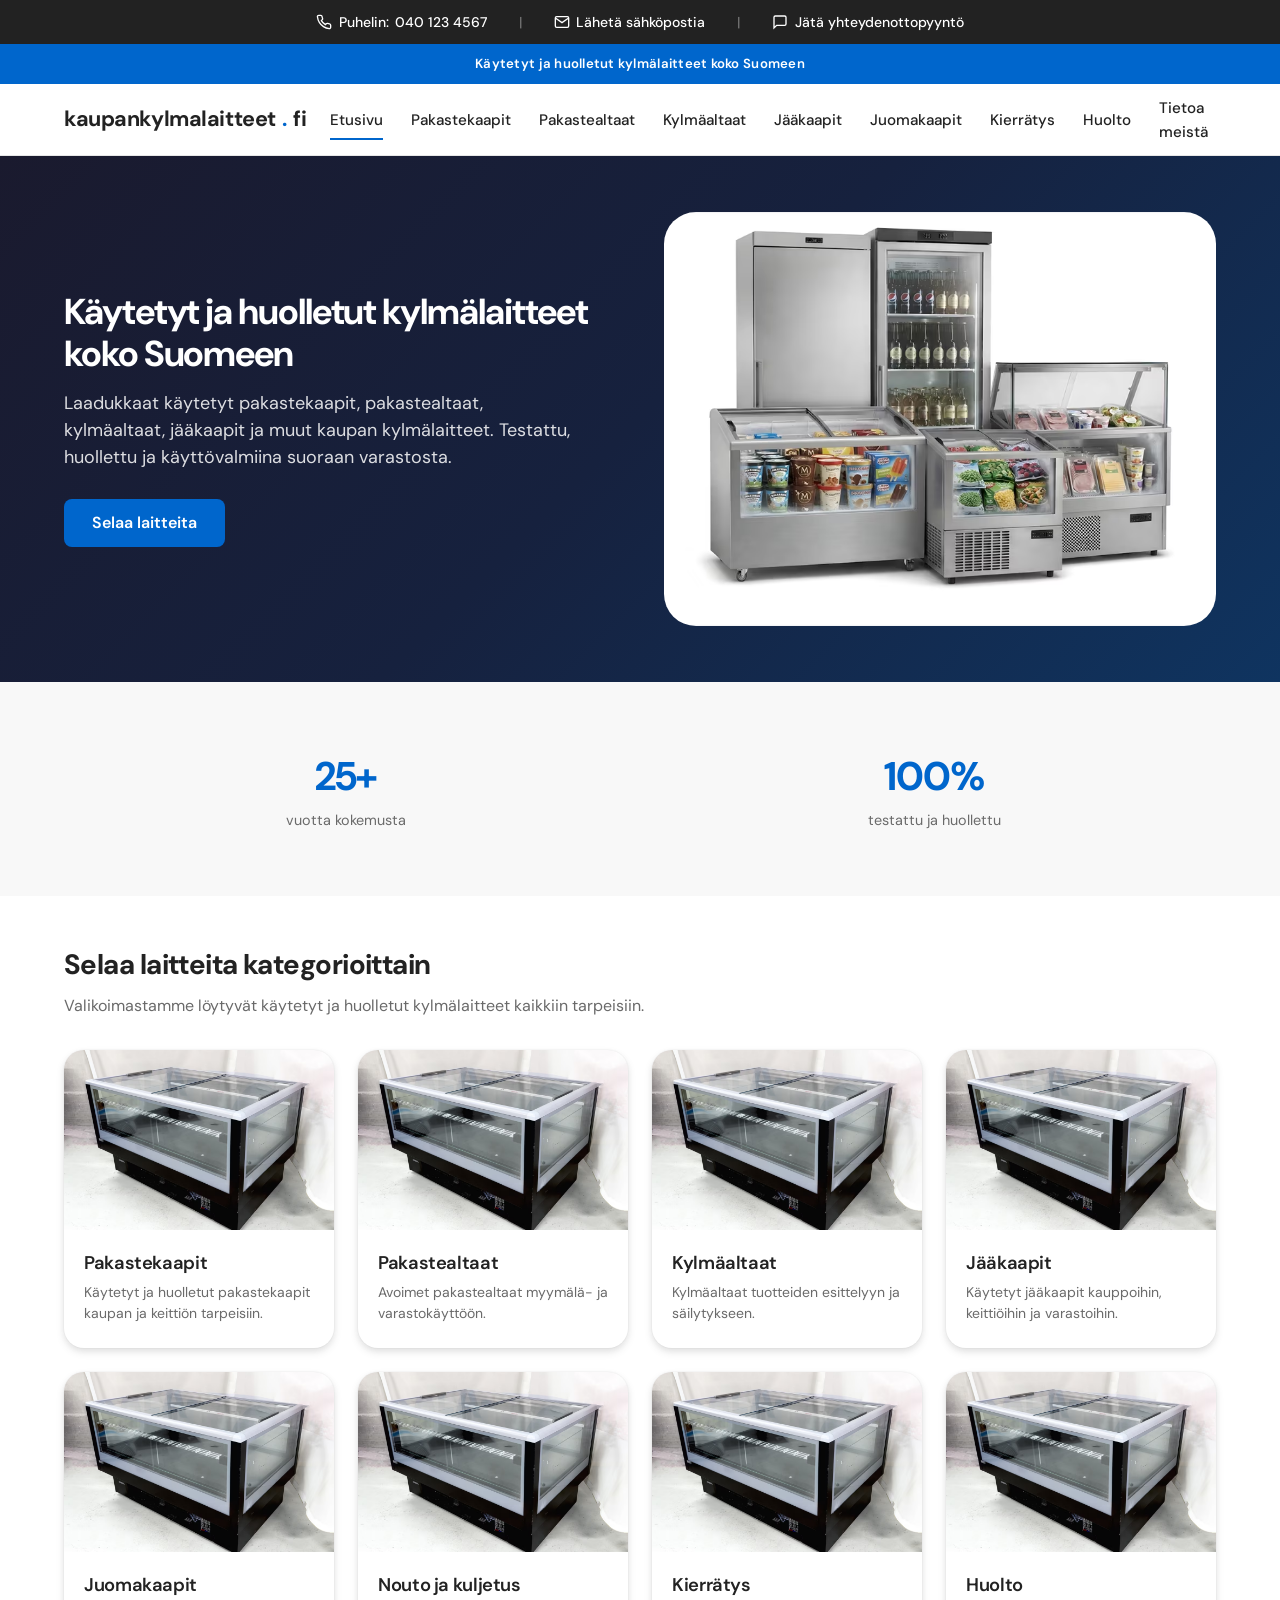
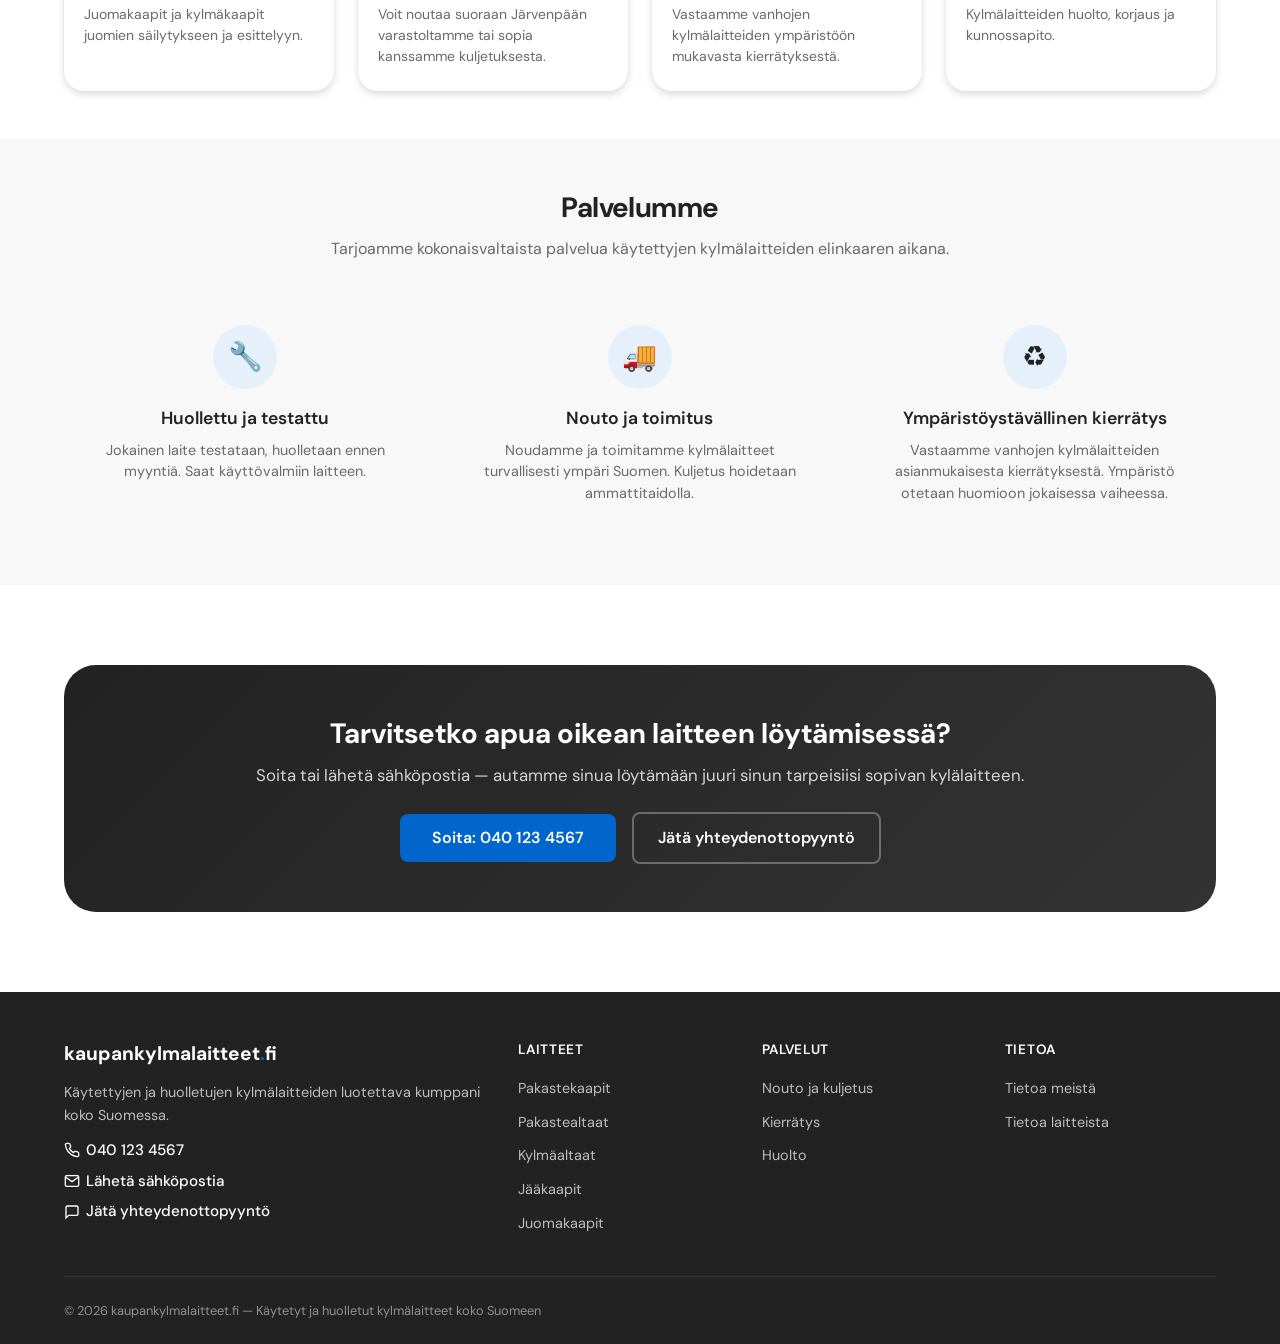
==== index.html @ 01559ee2 "Add files via upload" ====
<!DOCTYPE html>
<html lang="fi">
<head>
  <meta charset="UTF-8">
  <meta name="viewport" content="width=device-width, initial-scale=1.0">
  <title>Käytetyt ja huolletut kylmälaitteet koko Suomeen | kaupankylmalaitteet.fi</title>
  <meta name="description" content="Osta käytettyjä ja huollettuja kylmälaitteita koko Suomeen. Pakastekaappeja, pakastealtaita, kylmäaltaita, jääkaappeja ja juomakaappeja edullisesti.">
  <link href="https://fonts.googleapis.com/css2?family=DM+Sans:opsz,wght@9..40,400..700&display=swap" rel="stylesheet">
  <link rel="stylesheet" href="styles.css">
  <!-- GA4 — replace G-XXXXXXXXXX with your Measurement ID -->
  <script async src="https://www.googletagmanager.com/gtag/js?id=G-XXXXXXXXXX"></script>
  <script>
    window.dataLayer = window.dataLayer || [];
    function gtag(){dataLayer.push(arguments);}
    gtag('js', new Date());
    gtag('config', 'G-XXXXXXXXXX');
  </script>
</head>
<body>

  <!-- Top sticky bar: phone + email -->
  <div class="bar-top">
    <a href="tel:+358401234567">
      <svg viewBox="0 0 24 24" fill="none" stroke="currentColor" stroke-width="2"><path d="M22 16.92v3a2 2 0 0 1-2.18 2 19.79 19.79 0 0 1-8.63-3.07 19.5 19.5 0 0 1-6-6 19.79 19.79 0 0 1-3.07-8.67A2 2 0 0 1 4.11 2h3a2 2 0 0 1 2 1.72c.13.96.37 1.9.72 2.81a2 2 0 0 1-.45 2.11L8.09 9.91a16 16 0 0 0 6 6l1.27-1.27a2 2 0 0 1 2.11-.45c.91.35 1.85.59 2.81.72A2 2 0 0 1 22 16.92z"/></svg>
      <span class="phone-label">Puhelin: </span>040 123 4567
    </a>
    <span class="sep">|</span>
    <a href="mailto:info@kaupankylmalaitteet.fi">
      <svg viewBox="0 0 24 24" fill="none" stroke="currentColor" stroke-width="2"><path d="M4 4h16c1.1 0 2 .9 2 2v12c0 1.1-.9 2-2 2H4c-1.1 0-2-.9-2-2V6c0-1.1.9-2 2-2z"/><polyline points="22,6 12,13 2,6"/></svg>
      Lähetä sähköpostia
    </a>
    <span class="sep">|</span>
    <a href="#" class="contact-trigger">
      <svg width="16" height="16" viewBox="0 0 24 24" fill="none" stroke="currentColor" stroke-width="2"><path d="M21 15a2 2 0 0 1-2 2H7l-4 4V5a2 2 0 0 1 2-2h14a2 2 0 0 1 2 2z"/></svg>
      Jätä yhteydenottopyyntö
    </a>
  </div>

  <!-- Secondary sticky bar: tagline -->
  <div class="bar-tagline">
    Käytetyt ja huolletut kylmälaitteet koko Suomeen
  </div>

  <!-- Header / Navigation -->
  <header class="site-header">
    <div class="header-inner">
      <a href="index.html" class="logo">kaupankylmalaitteet<span class="dot">.</span>fi</a>
      <button class="nav-toggle" aria-label="Valikko" aria-expanded="false">☰</button>
      <nav class="main-nav">
        <ul>
          <li><a href="index.html">Etusivu</a></li>
          <li><a href="kaytetyt-pakastekaapit.html">Pakastekaapit</a></li>
          <li><a href="kaytetyt-pakastealtaat.html">Pakastealtaat</a></li>
          <li><a href="kaytetyt-kylma-altaat.html">Kylmäaltaat</a></li>
          <li><a href="kaytetyt-jaakaapit.html">Jääkaapit</a></li>
          <li><a href="kaytetyt-juomakaapit.html">Juomakaapit</a></li>
          <li><a href="kylmalaitteiden-kierratys.html">Kierrätys</a></li>
          <li><a href="kylmalaitehuolto.html">Huolto</a></li>
          <li><a href="tietoa-meista.html">Tietoa meistä</a></li>
        </ul>
      </nav>
    </div>
  </header>

  <!-- Hero -->
  <section class="hero">
    <div class="container">
      <div class="hero-inner">
        <div class="hero-text">
          <h1>Käytetyt ja huolletut kylmälaitteet koko Suomeen</h1>
          <p>Laadukkaat käytetyt pakastekaapit, pakastealtaat, kylmäaltaat, jääkaapit ja muut kaupan kylmälaitteet. Testattu, huollettu ja käyttövalmiina suoraan varastosta.</p>
          <a href="#kategoriat" class="hero-cta">Selaa laitteita</a>
        </div>
        <div class="hero-image">
          <img src="images/main-hero-image-v1.avif" alt="Käytettyjä kylmälaitteita" loading="eager">
        </div>
      </div>
    </div>
  </section>

  <!-- Trust bar -->
  <section class="trust-section">
    <div class="container">
      <div class="trust-grid">
        <div class="trust-item">
          <div class="trust-number">25+</div>
          <div class="trust-label">vuotta kokemusta</div>
        </div>
        <div class="trust-item">
          <div class="trust-number">100%</div>
          <div class="trust-label">testattu ja huollettu</div>
        </div>
      </div>
    </div>
  </section>

  <!-- Category Grid -->
  <section class="section" id="kategoriat">
    <div class="container">
      <h2 class="section-title">Selaa laitteita kategorioittain</h2>
      <p class="section-sub">Valikoimastamme löytyvät käytetyt ja huolletut kylmälaitteet kaikkiin tarpeisiin.</p>
      <div class="category-grid">

        <a href="kaytetyt-pakastekaapit.html" class="category-card">
          <div class="img-placeholder">Kuva tulossa</div>
          <div class="cat-body">
            <h3>Pakastekaapit</h3>
            <p>Käytetyt ja huolletut pakastekaapit kaupan ja keittiön tarpeisiin.</p>
          </div>
        </a>

        <a href="kaytetyt-pakastealtaat.html" class="category-card">
          <div class="img-placeholder">Kuva tulossa</div>
          <div class="cat-body">
            <h3>Pakastealtaat</h3>
            <p>Avoimet pakastealtaat myymälä- ja varastokäyttöön.</p>
          </div>
        </a>

        <a href="kaytetyt-kylma-altaat.html" class="category-card">
          <div class="img-placeholder">Kuva tulossa</div>
          <div class="cat-body">
            <h3>Kylmäaltaat</h3>
            <p>Kylmäaltaat tuotteiden esittelyyn ja säilytykseen.</p>
          </div>
        </a>

        <a href="kaytetyt-jaakaapit.html" class="category-card">
          <div class="img-placeholder">Kuva tulossa</div>
          <div class="cat-body">
            <h3>Jääkaapit</h3>
            <p>Käytetyt jääkaapit kauppoihin, keittiöihin ja varastoihin.</p>
          </div>
        </a>

        <a href="kaytetyt-juomakaapit.html" class="category-card">
          <div class="img-placeholder">Kuva tulossa</div>
          <div class="cat-body">
            <h3>Juomakaapit</h3>
            <p>Juomakaapit ja kylmäkaapit juomien säilytykseen ja esittelyyn.</p>
          </div>
        </a>

        <a href="laitteiden-nouto-ja-kuljetus.html" class="category-card">
          <div class="img-placeholder">Kuva tulossa</div>
          <div class="cat-body">
            <h3>Nouto ja kuljetus</h3>
            <p>Voit noutaa suoraan Järvenpään varastoltamme tai sopia kanssamme kuljetuksesta.</p>
          </div>
        </a>

        <a href="kylmalaitteiden-kierratys.html" class="category-card">
          <div class="img-placeholder">Kuva tulossa</div>
          <div class="cat-body">
            <h3>Kierrätys</h3>
            <p>Vastaamme vanhojen kylmälaitteiden ympäristöön mukavasta kierrätyksestä.</p>
          </div>
        </a>

        <a href="kylmalaitehuolto.html" class="category-card">
          <div class="img-placeholder">Kuva tulossa</div>
          <div class="cat-body">
            <h3>Huolto</h3>
            <p>Kylmälaitteiden huolto, korjaus ja kunnossapito.</p>
          </div>
        </a>

      </div>
    </div>
  </section>

  <!-- Services / How it works -->
  <section class="section" style="background: var(--bg-warm);">
    <div class="container">
      <h2 class="section-title text-center">Palvelumme</h2>
      <p class="section-sub text-center">Tarjoamme kokonaisvaltaista palvelua käytettyjen kylmälaitteiden elinkaaren aikana.</p>
      <div class="service-grid">
        <div class="service-card">
          <div class="icon-circle">🔧</div>
          <h3>Huollettu ja testattu</h3>
          <p>Jokainen laite testataan, huolletaan ennen myyntiä. Saat käyttövalmiin laitteen.</p>
        </div>
        <div class="service-card">
          <div class="icon-circle">🚚</div>
          <h3>Nouto ja toimitus</h3>
          <p>Noudamme ja toimitamme kylmälaitteet turvallisesti ympäri Suomen. Kuljetus hoidetaan ammattitaidolla.</p>
        </div>
        <div class="service-card">
          <div class="icon-circle">♻️</div>
          <h3>Ympäristöystävällinen kierrätys</h3>
          <p>Vastaamme vanhojen kylmälaitteiden asianmukaisesta kierrätyksestä. Ympäristö otetaan huomioon jokaisessa vaiheessa.</p>
        </div>

      </div>
    </div>
  </section>

  <!-- CTA Banner -->
  <section class="section">
    <div class="container">
      <div class="cta-banner">
        <h2>Tarvitsetko apua oikean laitteen löytämisessä?</h2>
        <p>Soita tai lähetä sähköpostia — autamme sinua löytämään juuri sinun tarpeisiisi sopivan kylälaitteen.</p>
        <a href="tel:+358401234567" class="btn-accent">Soita: 040 123 4567</a>
        <a href="#" class="btn-outline contact-trigger">Jätä yhteydenottopyyntö</a>
      </div>
    </div>
  </section>

  <!-- Footer -->
  <footer class="site-footer">
    <div class="container">
      <div class="footer-grid">
        <div class="footer-col footer-contact">
          <span class="footer-logo">kaupankylmalaitteet<span class="dot">.</span>fi</span>
          <p>Käytettyjen ja huolletujen kylmälaitteiden luotettava kumppani koko Suomessa.</p>
          <a href="tel:+358401234567" style="margin-top:0.75rem;">
            <svg width="16" height="16" viewBox="0 0 24 24" fill="none" stroke="currentColor" stroke-width="2"><path d="M22 16.92v3a2 2 0 0 1-2.18 2 19.79 19.79 0 0 1-8.63-3.07 19.5 19.5 0 0 1-6-6 19.79 19.79 0 0 1-3.07-8.67A2 2 0 0 1 4.11 2h3a2 2 0 0 1 2 1.72c.13.96.37 1.9.72 2.81a2 2 0 0 1-.45 2.11L8.09 9.91a16 16 0 0 0 6 6l1.27-1.27a2 2 0 0 1 2.11-.45c.91.35 1.85.59 2.81.72A2 2 0 0 1 22 16.92z"/></svg>
            040 123 4567
          </a>
          <br>
          <a href="mailto:info@kaupankylmalaitteet.fi">
            <svg width="16" height="16" viewBox="0 0 24 24" fill="none" stroke="currentColor" stroke-width="2"><path d="M4 4h16c1.1 0 2 .9 2 2v12c0 1.1-.9 2-2 2H4c-1.1 0-2-.9-2-2V6c0-1.1.9-2 2-2z"/><polyline points="22,6 12,13 2,6"/></svg>
            Lähetä sähköpostia
          </a>
          <br>
          <a href="#" class="contact-trigger">
            <svg width="16" height="16" viewBox="0 0 24 24" fill="none" stroke="currentColor" stroke-width="2"><path d="M21 15a2 2 0 0 1-2 2H7l-4 4V5a2 2 0 0 1 2-2h14a2 2 0 0 1 2 2z"/></svg>
            Jätä yhteydenottopyyntö
          </a>
        </div>
        <div class="footer-col">
          <h4>Laitteet</h4>
          <ul>
            <li><a href="kaytetyt-pakastekaapit.html">Pakastekaapit</a></li>
            <li><a href="kaytetyt-pakastealtaat.html">Pakastealtaat</a></li>
            <li><a href="kaytetyt-kylma-altaat.html">Kylmäaltaat</a></li>
            <li><a href="kaytetyt-jaakaapit.html">Jääkaapit</a></li>
            <li><a href="kaytetyt-juomakaapit.html">Juomakaapit</a></li>
          </ul>
        </div>
        <div class="footer-col">
          <h4>Palvelut</h4>
          <ul>
            <li><a href="laitteiden-nouto-ja-kuljetus.html">Nouto ja kuljetus</a></li>
            <li><a href="kylmalaitteiden-kierratys.html">Kierrätys</a></li>
            <li><a href="kylmalaitehuolto.html">Huolto</a></li>
          </ul>
        </div>
        <div class="footer-col">
          <h4>Tietoa</h4>
          <ul>
            <li><a href="tietoa-meista.html">Tietoa meistä</a></li>
            <li><a href="tietoa-laitteista.html">Tietoa laitteista</a></li>
          </ul>
        </div>
      </div>
      <div class="footer-bottom">
        <span>© 2026 kaupankylmalaitteet.fi — Käytetyt ja huolletut kylmälaitteet koko Suomeen</span>
      </div>
    </div>
  </footer>

  <!-- Lightbox -->
  <div class="lightbox" id="lightbox">
    <button class="lightbox-close" aria-label="Sulje">✕</button>
    <div class="lightbox-content">
      <div class="img-placeholder">Kuva tulossa</div>
    </div>
  </div>

  <!-- Contact Form Modal -->
  <div class="form-modal" id="formModal">
    <div class="form-modal-overlay"></div>
    <div class="form-modal-box">
      <button class="form-modal-close" aria-label="Sulje">✕</button>
      <h3>Jätä yhteydenottopyyntö</h3>
      <p class="form-modal-sub">Soitamme tai laitamme sinulle viestiä mahdollisimman pian.</p>
      <form id="contactForm" action="#" method="POST">
        <div class="form-field">
          <label for="cf-nimi">Nimi</label>
          <input type="text" id="cf-nimi" name="nimi" required>
        </div>
        <div class="form-field">
          <label for="cf-yhteystieto">Puhelin tai sähköposti</label>
          <input type="text" id="cf-yhteystieto" name="yhteystieto" required>
        </div>
        <button type="submit" class="form-submit">Lähetä</button>
      </form>
    </div>
  </div>

  <script src="script.js"></script>
</body>
</html>
---- styles.css ----
/* ===========================================================
   kaupankylmalaitteet.fi — Shared Stylesheet
   Visual direction: Airbnb-warm card system adapted for
   a Finnish used/refurbished commercial refrigeration dealer.
   Warm white canvas, Rausch-red accent, near-black text,
   generous radius, three-layer card shadows, DM Sans typography.
   =========================================================== */

/* ---------- 1. Design Tokens ---------- */
:root {
  /* Brand */
  --accent: #0066cc;
  --accent-dark: #0052cc;
  --accent-soft: #e6f0fa;

  /* Text */
  --text: #222222;
  --text-secondary: #6a6a6a;
  --text-muted: #929292;
  --text-on-accent: #ffffff;

  /* Surfaces */
  --bg: #ffffff;
  --bg-warm: #f8f8f8;
  --surface-light: #f2f2f2;
  --border: #e7e7e7;
  --border-dark: #c1c1c1;

  /* Shadows — Airbnb three-layer system */
  --shadow-card: 0 0 0 1px rgba(0,0,0,0.02), 0 2px 6px rgba(0,0,0,0.04), 0 4px 8px rgba(0,0,0,0.1);
  --shadow-hover: 0 4px 12px rgba(0,0,0,0.08);
  --shadow-lift: 0 8px 24px rgba(0,0,0,0.12);

  /* Radii */
  --r-btn: 8px;
  --r-badge: 14px;
  --r-card: 20px;
  --r-large: 32px;

  /* Layout */
  --container: 1200px;
  --narrow: 720px;

  /* Fonts */
  --font-body: 'DM Sans', system-ui, -apple-system, 'Segoe UI', Roboto, sans-serif;
  --font-mono: ui-monospace, SFMono-Regular, Menlo, Monaco, Consolas, monospace;

  /* Header heights for sticky offset */
  --bar-top: 44px;
  --bar-mid: 40px;
  --header-h: 72px;
}

/* ---------- 2. Reset ---------- */
*, *::before, *::after { box-sizing: border-box; margin: 0; padding: 0; }
html { scroll-behavior: smooth; }
body {
  font-family: var(--font-body);
  color: var(--text);
  background: var(--bg);
  line-height: 1.5;
  font-size: 16px;
  -webkit-font-smoothing: antialiased;
  text-rendering: optimizeLegibility;
}
a { color: inherit; text-decoration: none; }
ul, ol { list-style: none; }
img { max-width: 100%; display: block; }

/* ---------- 3. Sticky Bars ---------- */

/* Top bar: phone + email */
.bar-top {
  position: sticky;
  top: 0;
  z-index: 1000;
  height: var(--bar-top);
  background: var(--text);
  color: #fff;
  display: flex;
  align-items: center;
  justify-content: center;
  gap: 2rem;
  font-size: 0.875rem;
  font-weight: 500;
}
.bar-top a {
  display: inline-flex;
  white-space: nowrap;
  align-items: center;
  gap: 0.4rem;
  color: #fff;
  transition: color 0.15s;
}
.bar-top a:hover { color: var(--accent); }
.bar-top .sep { opacity: 0.35; }
.bar-top svg { width: 16px; height: 16px; }

/* Secondary sticky bar — tagline */
.bar-tagline {
  position: sticky;
  top: var(--bar-top);
  z-index: 999;
  height: var(--bar-mid);
  background: var(--accent);
  color: #fff;
  display: flex;
  align-items: center;
  justify-content: center;
  font-size: 0.825rem;
  font-weight: 600;
  letter-spacing: 0.02em;
  text-align: center;
  padding: 0 1rem;
}

/* ---------- 4. Header / Navigation ---------- */
.site-header {
  position: sticky;
  top: calc(var(--bar-top) + var(--bar-mid));
  z-index: 998;
  background: rgba(255,255,255,0.96);
  backdrop-filter: blur(8px);
  border-bottom: 1px solid var(--border);
  height: var(--header-h);
  display: flex;
  align-items: center;
}
.site-header .header-inner {
  width: 100%;
  max-width: var(--container);
  margin: 0 auto;
  padding: 0 1.5rem;
  display: flex;
  align-items: center;
  justify-content: space-between;
  gap: 1.5rem;
}
.logo {
  font-size: 1.35rem;
  font-weight: 700;
  letter-spacing: -0.02em;
  color: var(--text);
  white-space: nowrap;
  display: flex;
  align-items: center;
  gap: 0.4rem;
}
.logo .dot { color: var(--accent); }

.nav-toggle { display: none; }

.main-nav ul {
  display: flex;
  gap: 1.75rem;
  align-items: center;
}
.main-nav a {
  font-size: 0.95rem;
  font-weight: 500;
  color: var(--text);
  padding: 0.5rem 0;
  border-bottom: 2px solid transparent;
  transition: border-color 0.15s, color 0.15s;
}
.main-nav a:hover,
.main-nav a.active {
  border-bottom-color: var(--accent);
  color: var(--text);
}

/* Mobile nav toggle */
.nav-toggle {
  background: none;
  border: none;
  cursor: pointer;
  font-size: 1.5rem;
  color: var(--text);
}

/* ---------- 5. Layout Utilities ---------- */
.container {
  max-width: var(--container);
  margin: 0 auto;
  padding: 0 1.5rem;
}
.container-narrow {
  max-width: var(--narrow);
  margin: 0 auto;
  padding: 0 1.5rem;
}
.section { padding: 3rem 0; }
.section-lg { padding: 4rem 0; }
.section-title {
  font-size: 1.75rem;
  font-weight: 700;
  letter-spacing: -0.02em;
  margin-bottom: 0.5rem;
}
.section-sub {
  color: var(--text-secondary);
  font-size: 1rem;
  margin-bottom: 2rem;
}
.text-center { text-align: center; }

/* ---------- 6. Hero ---------- */
.hero {
  background: linear-gradient(135deg, #1a1a2e 0%, #16213e 50%, #0f3460 100%);
  color: #fff;
  padding: 3.5rem 0;
}
.hero-inner {
  display: flex;
  align-items: center;
  gap: 3rem;
}
.hero-text {
  flex: 1 1 50%;
}
.hero-image {
  flex: 1 1 50%;
  border-radius: var(--r-large);
  overflow: hidden;
  aspect-ratio: 4 / 3;
}
.hero-image img {
  width: 100%;
  height: 100%;
  object-fit: cover;
  display: block;
}
.hero h1 {
  font-size: 2.25rem;
  font-weight: 700;
  line-height: 1.15;
  letter-spacing: -0.03em;
  margin-bottom: 1rem;
}
.hero p {
  font-size: 1.125rem;
  opacity: 0.85;
  margin-bottom: 1.75rem;
  max-width: 520px;
}
.hero-cta {
  display: inline-flex;
  align-items: center;
  gap: 0.5rem;
  background: var(--accent);
  color: #fff;
  font-weight: 600;
  font-size: 1rem;
  padding: 0.75rem 1.75rem;
  border-radius: var(--r-btn);
  transition: background 0.15s, transform 0.15s;
}
.hero-cta:hover {
  background: var(--accent-dark);
  transform: translateY(-1px);
}

/* ---------- 7. Category Grid (Homepage) ---------- */
.category-grid {
  display: grid;
  grid-template-columns: repeat(auto-fill, minmax(260px, 1fr));
  gap: 1.5rem;
}
.category-card {
  display: block;
  background: #fff;
  border-radius: var(--r-card);
  box-shadow: var(--shadow-card);
  overflow: hidden;
  transition: box-shadow 0.2s, transform 0.2s;
}
.category-card:hover {
  box-shadow: var(--shadow-lift);
  transform: translateY(-2px);
}
.category-card .img-placeholder {
  height: 180px;
  background: #e8e8e8 url('images/product-placeholder-image.avif') center/cover no-repeat;
}
.category-card .cat-body {
  padding: 1.25rem 1.25rem 1.5rem;
}
.category-card .cat-body h3 {
  font-size: 1.15rem;
  font-weight: 600;
  letter-spacing: -0.02em;
  margin-bottom: 0.3rem;
}
.category-card .cat-body p {
  font-size: 0.875rem;
  color: var(--text-secondary);
}

/* ---------- 8. Image Placeholder ---------- */
.img-placeholder {
  background: #e8e8e8 url('images/product-placeholder-image.avif') center/cover no-repeat;
  display: flex;
  align-items: center;
  justify-content: center;
  color: transparent;
  font-size: 0.75rem;
  font-weight: 600;
  letter-spacing: 0.08em;
  text-transform: uppercase;
}

/* ---------- 9. Product Cards ---------- */
.product-grid {
  display: grid;
  grid-template-columns: repeat(auto-fill, minmax(340px, 1fr));
  gap: 2rem;
}
.product-card {
  background: #fff;
  border-radius: var(--r-card);
  box-shadow: var(--shadow-card);
  overflow: hidden;
  transition: box-shadow 0.2s, transform 0.2s;
  display: flex;
  flex-direction: column;
}
.product-card:hover {
  box-shadow: var(--shadow-lift);
  transform: translateY(-2px);
}

/* Carousel */
.carousel {
  position: relative;
  height: 240px;
  overflow: hidden;
  background: var(--bg-warm);
}
.carousel-track {
  display: flex;
  height: 100%;
  transition: transform 0.35s ease;
}
.carousel-slide {
  flex: 0 0 100%;
  height: 100%;
}
.carousel-slide .img-placeholder {
  width: 100%;
  height: 100%;
}
.carousel-btn {
  position: absolute;
  top: 50%;
  transform: translateY(-50%);
  width: 36px;
  height: 36px;
  border-radius: 50%;
  background: rgba(255,255,255,0.9);
  border: none;
  cursor: pointer;
  display: flex;
  align-items: center;
  justify-content: center;
  font-size: 1.1rem;
  color: var(--text);
  box-shadow: 0 2px 8px rgba(0,0,0,0.15);
  transition: background 0.15s;
  z-index: 5;
}
.carousel-btn:hover { background: #fff; }
.carousel-btn.prev { left: 0.75rem; }
.carousel-btn.next { right: 0.75rem; }
.carousel-dots {
  position: absolute;
  bottom: 0.75rem;
  left: 50%;
  transform: translateX(-50%);
  display: flex;
  gap: 0.4rem;
  z-index: 5;
}
.carousel-dot {
  width: 8px;
  height: 8px;
  border-radius: 50%;
  background: rgba(255,255,255,0.5);
  border: none;
  cursor: pointer;
  transition: background 0.15s;
}
.carousel-dot.active { background: var(--accent); }

/* Card body */
.product-body {
  padding: 1.25rem;
  display: flex;
  flex-direction: column;
  flex: 1;
}
.product-code {
  font-size: 0.75rem;
  font-weight: 600;
  color: var(--accent);
  letter-spacing: 0.05em;
  text-transform: uppercase;
  margin-bottom: 0.4rem;
}
.product-title {
  font-size: 1.15rem;
  font-weight: 600;
  letter-spacing: -0.02em;
  margin-bottom: 0.75rem;
}
.product-specs {
  display: grid;
  grid-template-columns: auto 1fr;
  gap: 0.4rem 0.75rem;
  font-size: 0.875rem;
  padding: 0.75rem 0;
  border-top: 1px solid var(--border);
  border-bottom: 1px solid var(--border);
  margin-bottom: 0.75rem;
}
.product-specs dt {
  font-weight: 600;
  color: var(--text-secondary);
}
.product-specs dd {
  color: var(--text);
}
.product-specs dt::after { content: ':'; }
.product-extra {
  font-size: 0.85rem;
  color: var(--text-secondary);
  line-height: 1.5;
  margin-bottom: 1rem;
  flex: 1;
}
.product-cta {
  display: inline-flex;
  align-items: center;
  justify-content: center;
  gap: 0.4rem;
  background: var(--text);
  color: #fff;
  font-weight: 600;
  font-size: 0.9rem;
  padding: 0.65rem 1.25rem;
  border-radius: var(--r-btn);
  transition: background 0.15s;
  align-self: flex-start;
}
.product-cta:hover { background: var(--accent); }

/* ---------- 10. Service / Info Blocks ---------- */
.service-grid {
  display: grid;
  grid-template-columns: repeat(auto-fit, minmax(260px, 1fr));
  gap: 2rem;
}
.service-card {
  text-align: center;
  padding: 2rem 1.5rem;
}
.service-card .icon-circle {
  width: 64px;
  height: 64px;
  border-radius: 50%;
  background: var(--accent-soft);
  display: flex;
  align-items: center;
  justify-content: center;
  margin: 0 auto 1rem;
  font-size: 1.75rem;
}
.service-card h3 {
  font-size: 1.1rem;
  font-weight: 600;
  margin-bottom: 0.5rem;
}
.service-card p {
  font-size: 0.9rem;
  color: var(--text-secondary);
  line-height: 1.5;
}

/* ---------- 11. CTA Banner ---------- */
.cta-banner {
  background: linear-gradient(135deg, var(--text) 0%, #333 100%);
  color: #fff;
  border-radius: var(--r-large);
  padding: 3rem;
  text-align: center;
  margin: 2rem 0;
}
.cta-banner h2 {
  font-size: 1.75rem;
  font-weight: 700;
  margin-bottom: 0.5rem;
}
.cta-banner p {
  opacity: 0.8;
  margin-bottom: 1.5rem;
  font-size: 1.05rem;
}
.cta-banner .btn-accent {
  display: inline-block;
  background: var(--accent);
  color: #fff;
  font-weight: 600;
  padding: 0.75rem 2rem;
  border-radius: var(--r-btn);
  font-size: 1rem;
  transition: background 0.15s;
}
.cta-banner .btn-accent:hover { background: var(--accent-dark); }

/* ---------- 12. Content Page (narrow) ---------- */
.page-content {
  padding: 3rem 0;
}
.page-content h1 {
  font-size: 2rem;
  font-weight: 700;
  letter-spacing: -0.02em;
  margin-bottom: 1rem;
}
.page-content h2 {
  font-size: 1.35rem;
  font-weight: 600;
  margin-top: 2rem;
  margin-bottom: 0.75rem;
}
.page-content p {
  font-size: 1rem;
  line-height: 1.7;
  color: var(--text);
  margin-bottom: 1rem;
}
.page-content ul {
  list-style: disc;
  padding-left: 1.5rem;
  margin-bottom: 1rem;
}
.page-content ul li {
  margin-bottom: 0.5rem;
  line-height: 1.6;
}

/* ---------- 13. Trust Section ---------- */
.trust-section {
  background: var(--bg-warm);
  padding: 3rem 0;
}
.trust-grid {
  display: grid;
  grid-template-columns: repeat(auto-fit, minmax(200px, 1fr));
  gap: 1.5rem;
  text-align: center;
}
.trust-item {
  padding: 1rem;
}
.trust-item .trust-number {
  font-size: 2.5rem;
  font-weight: 700;
  color: var(--accent);
  letter-spacing: -0.03em;
}
.trust-item .trust-label {
  font-size: 0.9rem;
  color: var(--text-secondary);
  margin-top: 0.25rem;
}

/* ---------- 14. Footer ---------- */
.site-footer {
  background: var(--text);
  color: #fff;
  padding: 3rem 0 1.5rem;
}
.footer-grid {
  display: grid;
  grid-template-columns: 2fr 1fr 1fr 1fr;
  gap: 2rem;
  margin-bottom: 2rem;
}
.footer-col h4 {
  font-size: 0.85rem;
  font-weight: 600;
  text-transform: uppercase;
  letter-spacing: 0.05em;
  margin-bottom: 1rem;
  color: #fff;
}
.footer-col ul li {
  margin-bottom: 0.6rem;
}
.footer-col a {
  font-size: 0.9rem;
  color: rgba(255,255,255,0.7);
  transition: color 0.15s;
}
.footer-col a:hover { color: var(--accent); }
.footer-col p {
  font-size: 0.9rem;
  color: rgba(255,255,255,0.7);
  line-height: 1.6;
}
.footer-contact a {
  display: inline-flex;
  align-items: center;
  gap: 0.4rem;
  font-size: 0.95rem;
  color: #fff;
  font-weight: 500;
  margin-bottom: 0.5rem;
}
.footer-contact a:hover { color: var(--accent); }
.footer-bottom {
  border-top: 1px solid rgba(255,255,255,0.1);
  padding-top: 1.5rem;
  display: flex;
  justify-content: space-between;
  align-items: center;
  font-size: 0.8rem;
  color: rgba(255,255,255,0.5);
}
.footer-logo {
  font-size: 1.2rem;
  font-weight: 700;
  margin-bottom: 0.75rem;
  display: block;
}
.footer-logo .dot { color: var(--accent); }

/* ---------- 15. Lightbox ---------- */
.lightbox {
  display: none;
  position: fixed;
  inset: 0;
  z-index: 2000;
  background: rgba(0,0,0,0.85);
  align-items: center;
  justify-content: center;
  cursor: zoom-out;
}
.lightbox.open { display: flex; }
.lightbox-content {
  max-width: 90vw;
  max-height: 90vh;
  border-radius: var(--r-btn);
  overflow: hidden;
}
.lightbox-content .img-placeholder {
  width: 600px;
  height: 400px;
  font-size: 1rem;
}
.lightbox-close {
  position: absolute;
  top: 1rem;
  right: 1rem;
  width: 40px;
  height: 40px;
  border-radius: 50%;
  background: rgba(255,255,255,0.2);
  border: none;
  color: #fff;
  font-size: 1.5rem;
  cursor: pointer;
  display: flex;
  align-items: center;
  justify-content: center;
}


/* ---------- 19. Contact Form Modal ---------- */
.form-modal {
  display: none;
  position: fixed;
  inset: 0;
  z-index: 2100;
  align-items: center;
  justify-content: center;
}
.form-modal.open { display: flex; }
.form-modal-overlay {
  position: absolute;
  inset: 0;
  background: rgba(0,0,0,0.6);
  cursor: pointer;
}
.form-modal-box {
  position: relative;
  background: #fff;
  border-radius: var(--r-card);
  padding: 2rem;
  max-width: 400px;
  width: calc(100% - 2rem);
  box-shadow: var(--shadow-lift);
  z-index: 1;
}
.form-modal-close {
  position: absolute;
  top: 0.75rem;
  right: 0.75rem;
  width: 32px;
  height: 32px;
  border-radius: 50%;
  background: var(--surface-light);
  border: none;
  font-size: 1.1rem;
  cursor: pointer;
  display: flex;
  align-items: center;
  justify-content: center;
}
.form-modal-close:hover { background: var(--border); }
.form-modal-box h3 {
  font-size: 1.35rem;
  font-weight: 700;
  letter-spacing: -0.02em;
  margin-bottom: 0.3rem;
}
.form-modal-sub {
  font-size: 0.9rem;
  color: var(--text-secondary);
  margin-bottom: 1.5rem;
}
.form-field { margin-bottom: 1rem; }
.form-field label {
  display: block;
  font-size: 0.85rem;
  font-weight: 600;
  margin-bottom: 0.3rem;
  color: var(--text);
}
.form-field input {
  width: 100%;
  padding: 0.65rem 0.75rem;
  border: 1px solid var(--border-dark);
  border-radius: var(--r-btn);
  font-size: 1rem;
  font-family: var(--font-body);
  color: var(--text);
  transition: border-color 0.15s;
  box-sizing: border-box;
}
.form-field input:focus {
  outline: none;
  border-color: var(--accent);
}
.form-submit {
  width: 100%;
  background: var(--accent);
  color: #fff;
  border: none;
  padding: 0.75rem;
  border-radius: var(--r-btn);
  font-size: 1rem;
  font-weight: 600;
  cursor: pointer;
  transition: background 0.15s;
}
.form-submit:hover { background: var(--accent-dark); }
.form-success {
  text-align: center;
  padding: 2rem 0;
  font-size: 1.1rem;
  font-weight: 600;
  color: var(--accent);
}

/* ---------- 20. Secondary Button ---------- */
.btn-outline {
  display: inline-block;
  background: transparent;
  color: #fff;
  font-weight: 600;
  padding: 0.75rem 1.5rem;
  border-radius: var(--r-btn);
  font-size: 1rem;
  border: 2px solid rgba(255,255,255,0.3);
  margin-left: 0.75rem;
  transition: border-color 0.15s, background 0.15s;
}
.btn-outline:hover {
  border-color: #fff;
  background: rgba(255,255,255,0.1);
}

/* ---------- 16. Breadcrumb ---------- */
.breadcrumb {
  padding: 1.25rem 0 0;
  font-size: 0.85rem;
  color: var(--text-secondary);
}
.breadcrumb a:hover { color: var(--accent); }
.breadcrumb span { margin: 0 0.4rem; }

/* ---------- 17. Page Header ---------- */
.page-header {
  padding: 2rem 0 1rem;
}
.page-header h1 {
  font-size: 2rem;
  font-weight: 700;
  letter-spacing: -0.02em;
  margin-bottom: 0.3rem;
}
.page-header p {
  color: var(--text-secondary);
  font-size: 1.05rem;
}

/* ---------- 18. Responsive ---------- */
@media (max-width: 900px) {
  .footer-grid { grid-template-columns: 1fr 1fr; }
}

@media (max-width: 768px) {
  :root {
    --bar-top: 40px;
    --bar-mid: 36px;
    --header-h: 64px;
  }

  .bar-top { font-size: 0.8rem; gap: 1rem; }
  .bar-tagline { font-size: 0.75rem; }

  .nav-toggle { display: flex; align-items: center; }

  .main-nav {
    position: fixed;
    top: calc(var(--bar-top) + var(--bar-mid) + var(--header-h));
    left: 0;
    right: 0;
    bottom: 0;
    background: #fff;
    padding: 1rem 1.5rem;
    transform: translateX(100%);
    transition: transform 0.25s;
    z-index: 997;
    overflow-y: auto;
  }
  .main-nav.open { transform: translateX(0); }
  .main-nav ul {
    flex-direction: column;
    gap: 0;
    padding-top: 1rem;
  }
  .main-nav ul li {
    width: 100%;
    border-bottom: 1px solid var(--border);
  }
  .main-nav a {
    display: block;
    padding: 1rem 0;
    font-size: 1.1rem;
    border-bottom: none;
  }

  .hero { padding: 2rem 0; }
  .hero-inner { flex-direction: column; gap: 1.5rem; }
  .hero-image { width: 100%; }
  .hero h1 { font-size: 1.85rem; }
  .hero p { font-size: 1rem; }

  .section { padding: 2rem 0; }
  .section-title { font-size: 1.4rem; }

  .product-grid { grid-template-columns: 1fr; }

  .footer-grid { grid-template-columns: 1fr; gap: 1.5rem; }
  .footer-bottom { flex-direction: column; gap: 0.5rem; text-align: center; }

  .cta-banner { padding: 2rem 1.5rem; }
  .cta-banner h2 { font-size: 1.35rem; }
}

@media (max-width: 480px) {
  .bar-top { font-size: 0.72rem; gap: 0.75rem; }
  .bar-top .sep { display: none; }
  .bar-top .phone-label { display: none; }
  .bar-tagline { font-size: 0.7rem; padding: 0 0.5rem; }
  .form-modal-box {
    padding: 1.5rem;
    max-width: calc(100% - 1rem);
  }
  .btn-outline {
    margin-left: 0;
    margin-top: 0.75rem;
  }
  .hero h1 { font-size: 1.5rem; }
  .hero-image { aspect-ratio: 16 / 10; }
  .category-grid { grid-template-columns: 1fr; }
}
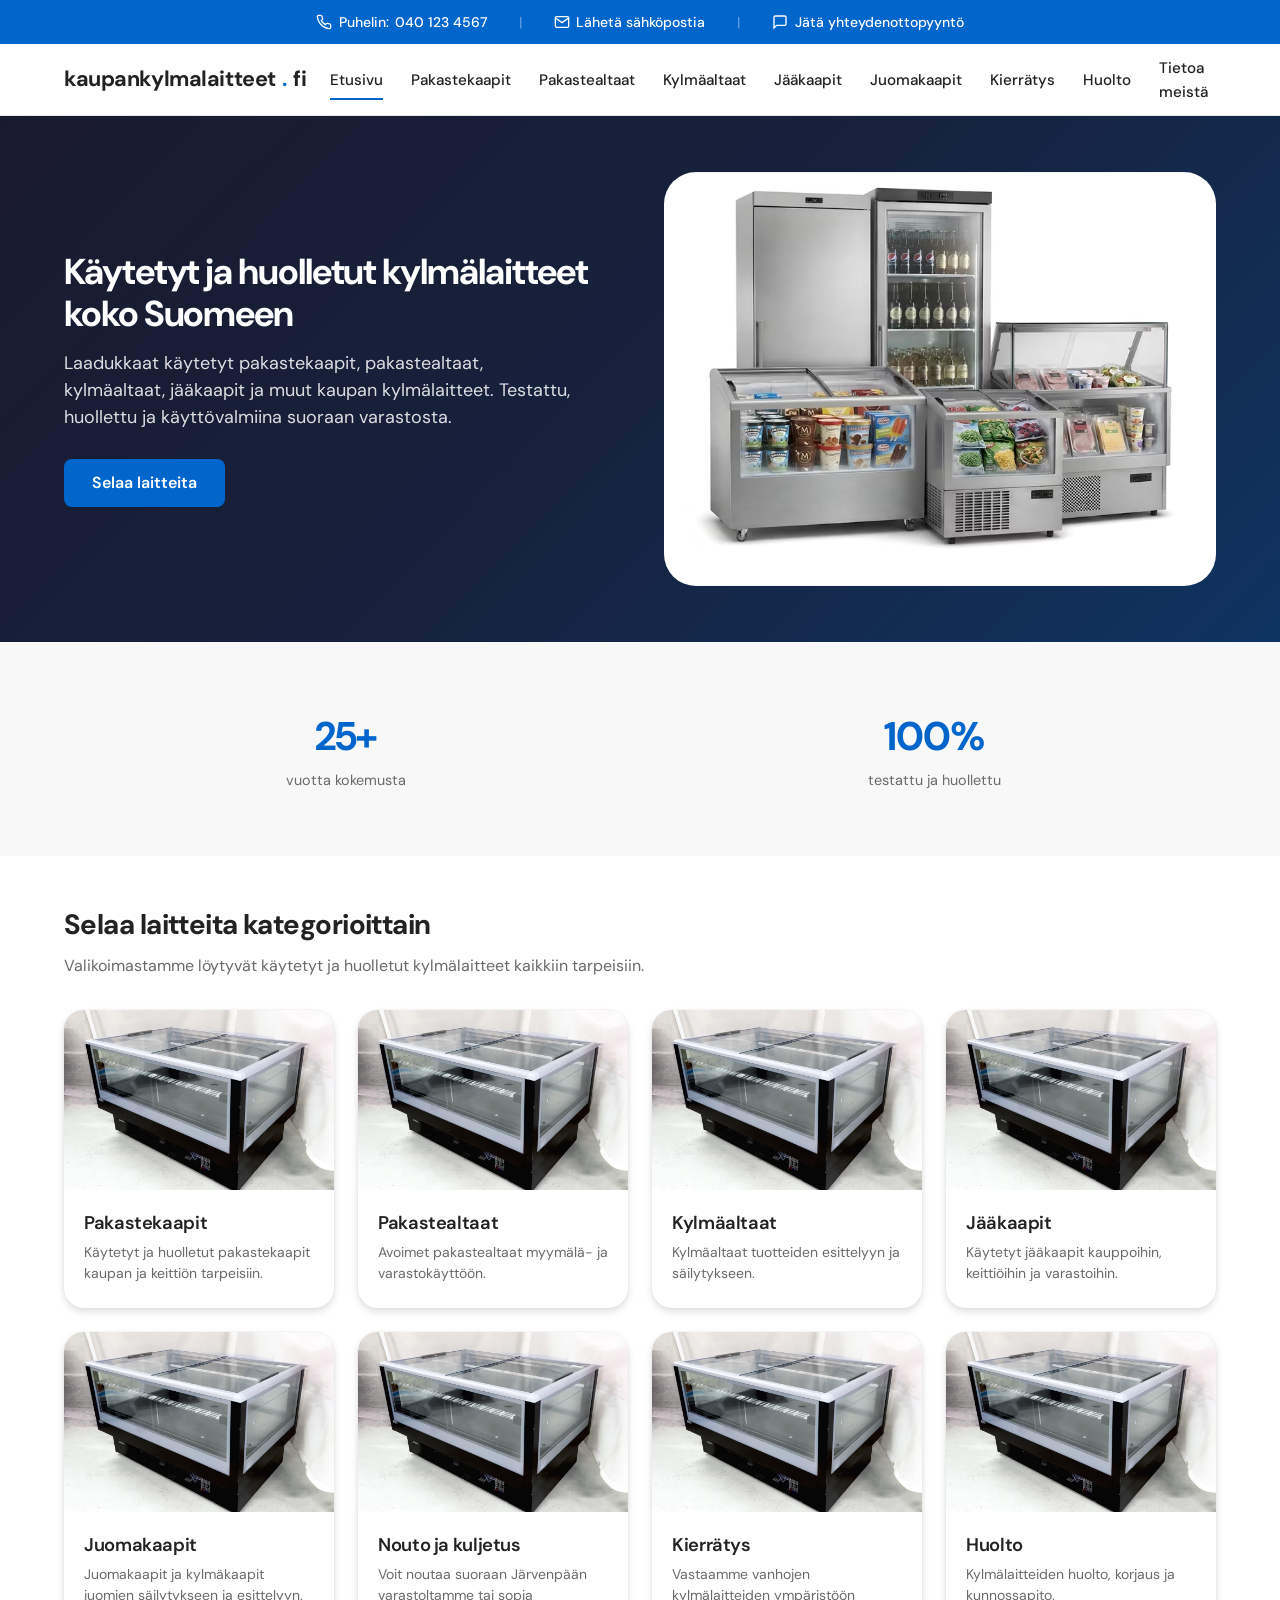
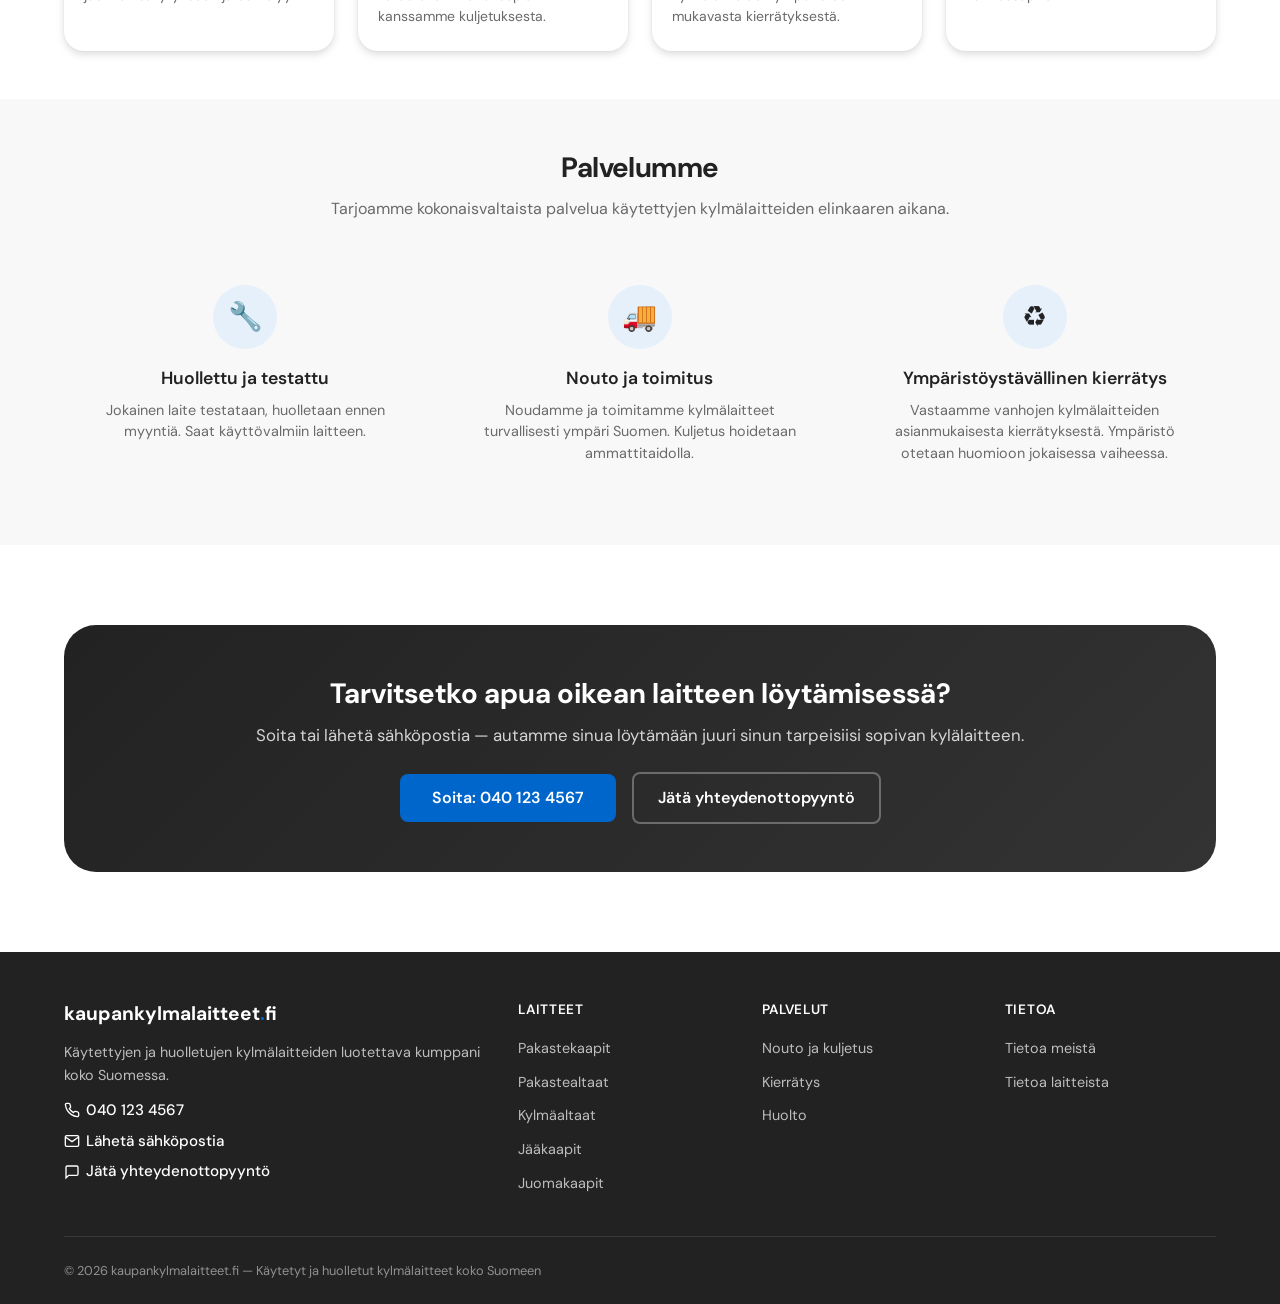
==== commit 75a87af7: "Add files via upload" ====
--- a/index.html
+++ b/index.html
@@ -36,10 +36,6 @@
     </a>
   </div>
 
-  <!-- Secondary sticky bar: tagline -->
-  <div class="bar-tagline">
-    Käytetyt ja huolletut kylmälaitteet koko Suomeen
-  </div>
 
   <!-- Header / Navigation -->
   <header class="site-header">
--- a/styles.css
+++ b/styles.css
@@ -47,8 +47,7 @@
 
   /* Header heights for sticky offset */
   --bar-top: 44px;
-  --bar-mid: 40px;
-  --header-h: 72px;
+    --header-h: 72px;
 }
 
 /* ---------- 2. Reset ---------- */
@@ -75,7 +74,7 @@
   top: 0;
   z-index: 1000;
   height: var(--bar-top);
-  background: var(--text);
+  background: var(--accent);
   color: #fff;
   display: flex;
   align-items: center;
@@ -96,28 +95,10 @@
 .bar-top .sep { opacity: 0.35; }
 .bar-top svg { width: 16px; height: 16px; }
 
-/* Secondary sticky bar — tagline */
-.bar-tagline {
-  position: sticky;
-  top: var(--bar-top);
-  z-index: 999;
-  height: var(--bar-mid);
-  background: var(--accent);
-  color: #fff;
-  display: flex;
-  align-items: center;
-  justify-content: center;
-  font-size: 0.825rem;
-  font-weight: 600;
-  letter-spacing: 0.02em;
-  text-align: center;
-  padding: 0 1rem;
-}
-
 /* ---------- 4. Header / Navigation ---------- */
 .site-header {
   position: sticky;
-  top: calc(var(--bar-top) + var(--bar-mid));
+  top: var(--bar-top);
   z-index: 998;
   background: rgba(255,255,255,0.96);
   backdrop-filter: blur(8px);
@@ -822,19 +803,17 @@
 
 @media (max-width: 768px) {
   :root {
-    --bar-top: 40px;
-    --bar-mid: 36px;
-    --header-h: 64px;
+      --bar-top: 40px;
+      --header-h: 64px;
   }
 
   .bar-top { font-size: 0.8rem; gap: 1rem; }
-  .bar-tagline { font-size: 0.75rem; }
 
   .nav-toggle { display: flex; align-items: center; }
 
   .main-nav {
     position: fixed;
-    top: calc(var(--bar-top) + var(--bar-mid) + var(--header-h));
+    top: calc(var(--bar-top) + var(--header-h));
     left: 0;
     right: 0;
     bottom: 0;
@@ -884,7 +863,6 @@
   .bar-top { font-size: 0.72rem; gap: 0.75rem; }
   .bar-top .sep { display: none; }
   .bar-top .phone-label { display: none; }
-  .bar-tagline { font-size: 0.7rem; padding: 0 0.5rem; }
   .form-modal-box {
     padding: 1.5rem;
     max-width: calc(100% - 1rem);
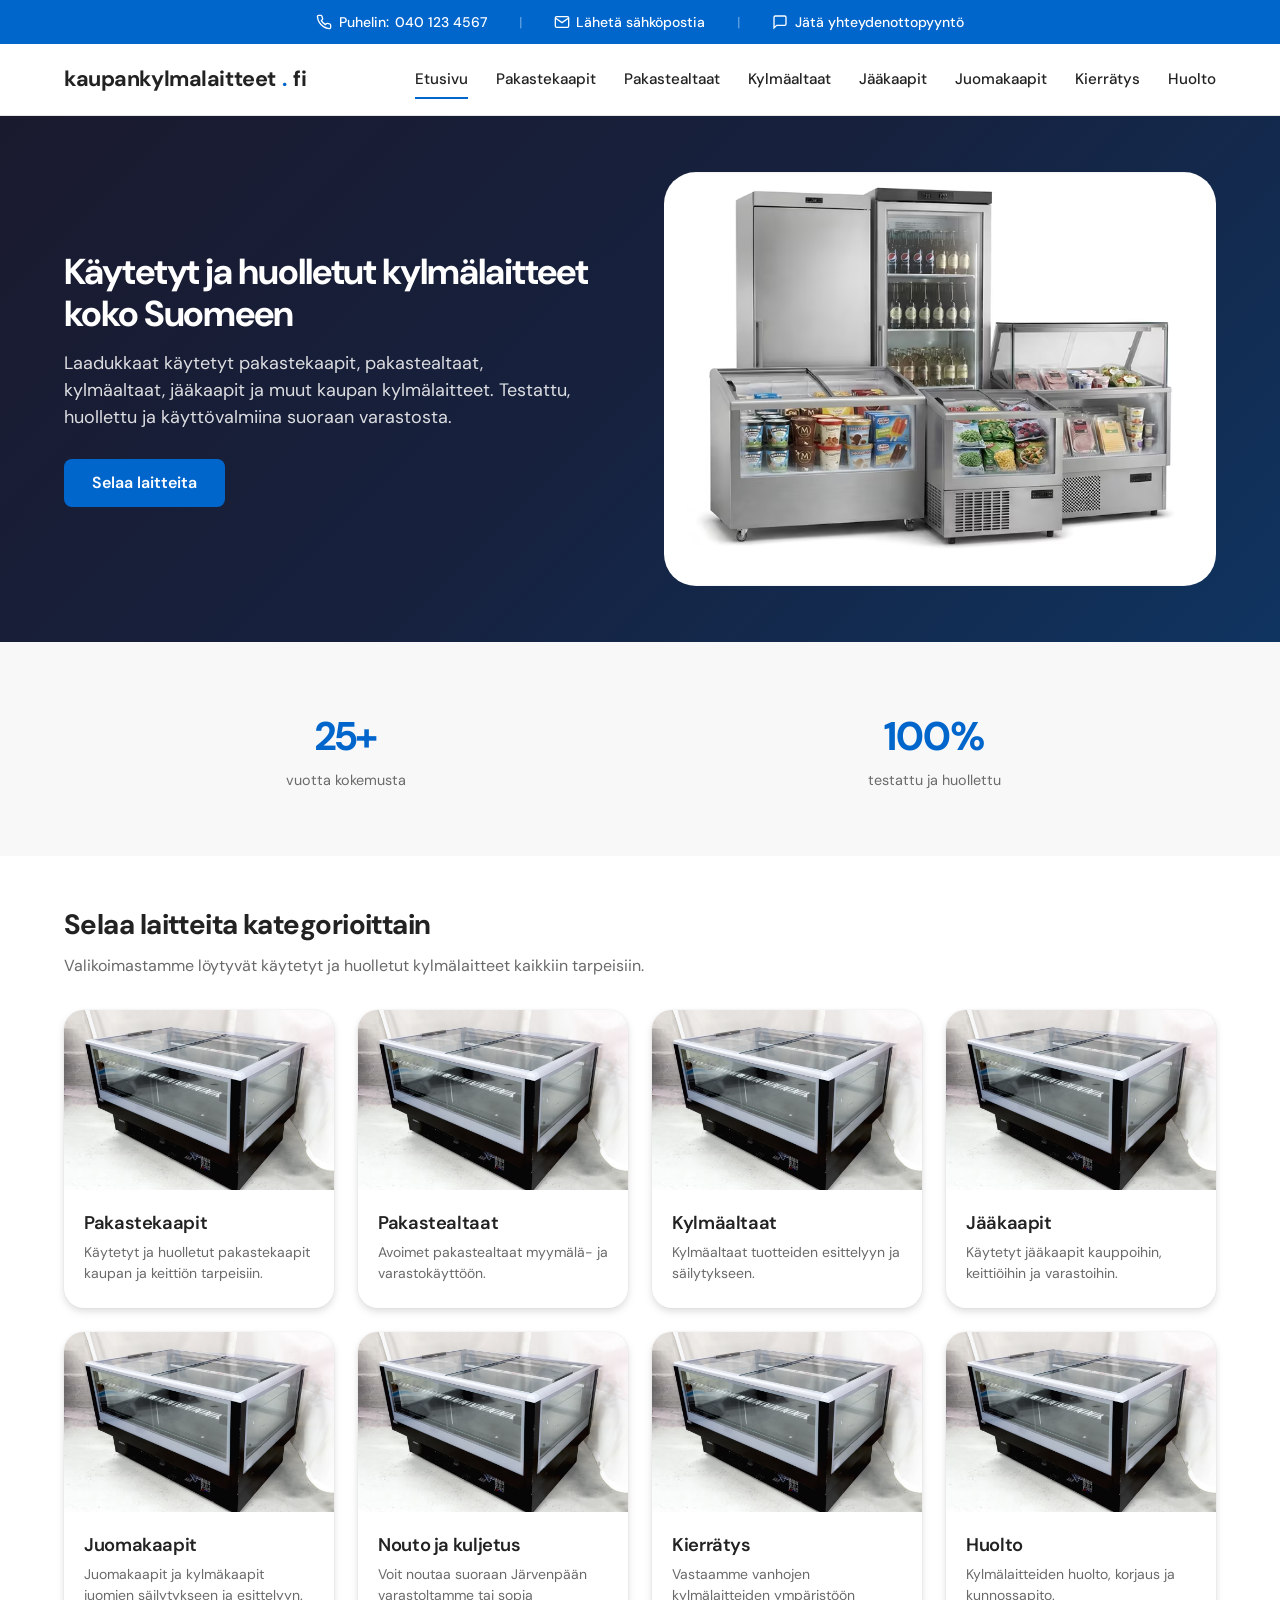
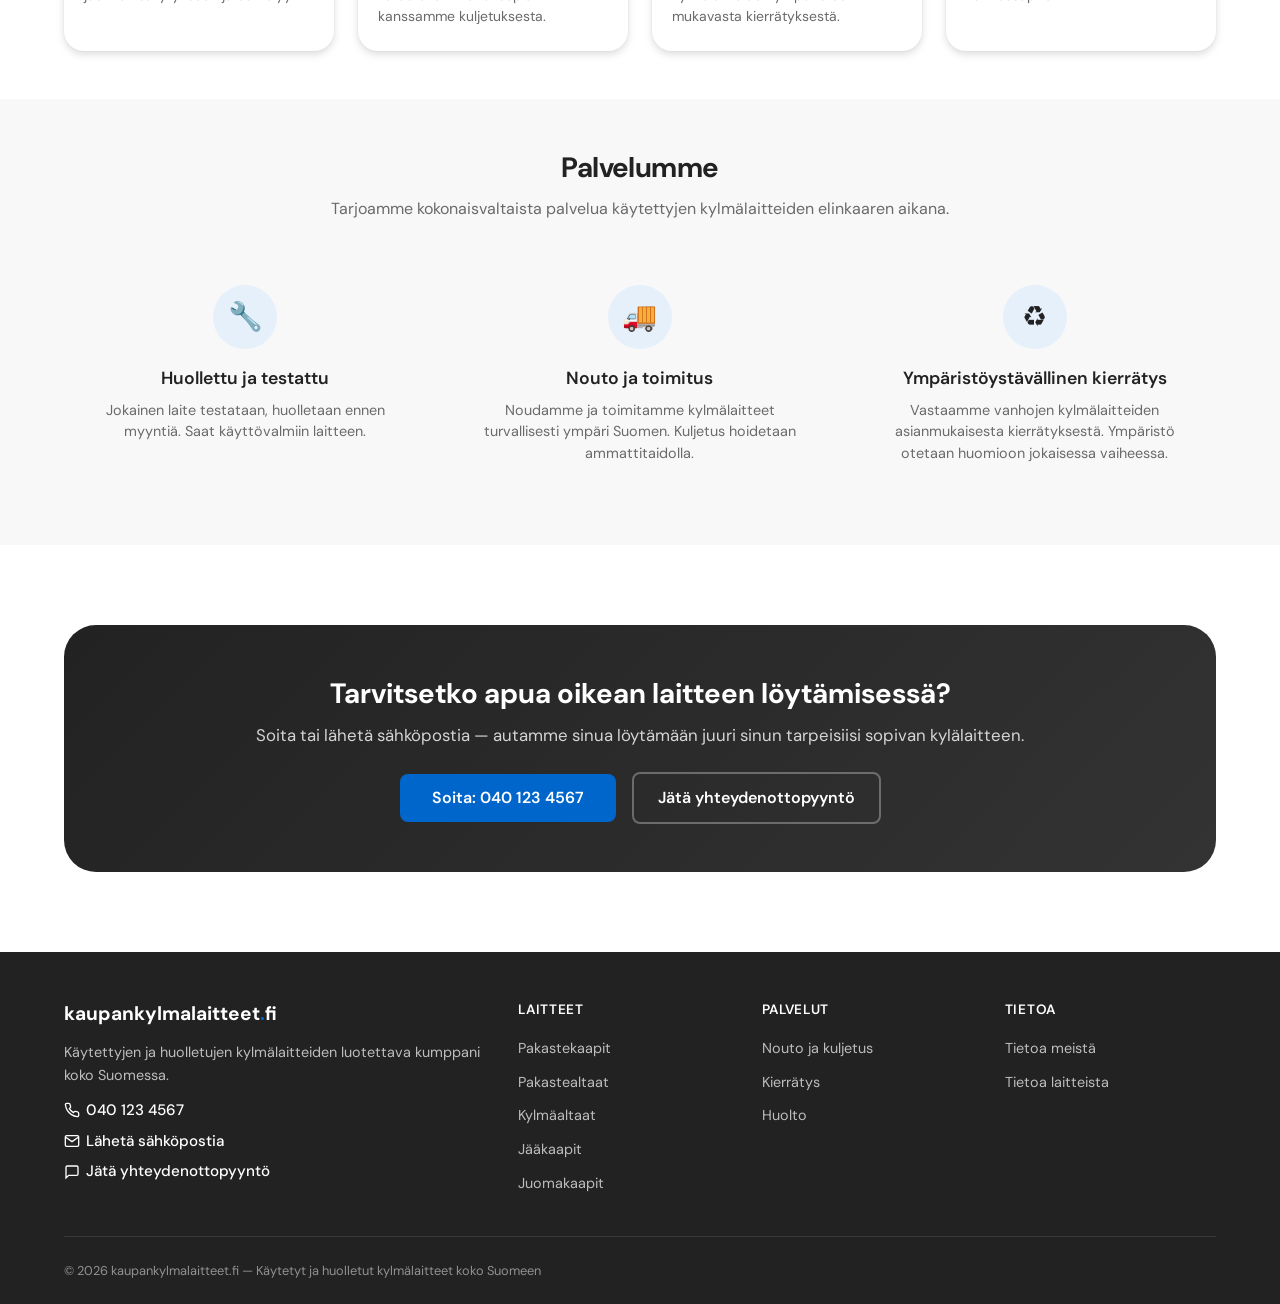
==== commit 08233a95: "Add files via upload" ====
--- a/index.html
+++ b/index.html
@@ -52,7 +52,6 @@
           <li><a href="kaytetyt-juomakaapit.html">Juomakaapit</a></li>
           <li><a href="kylmalaitteiden-kierratys.html">Kierrätys</a></li>
           <li><a href="kylmalaitehuolto.html">Huolto</a></li>
-          <li><a href="tietoa-meista.html">Tietoa meistä</a></li>
         </ul>
       </nav>
     </div>
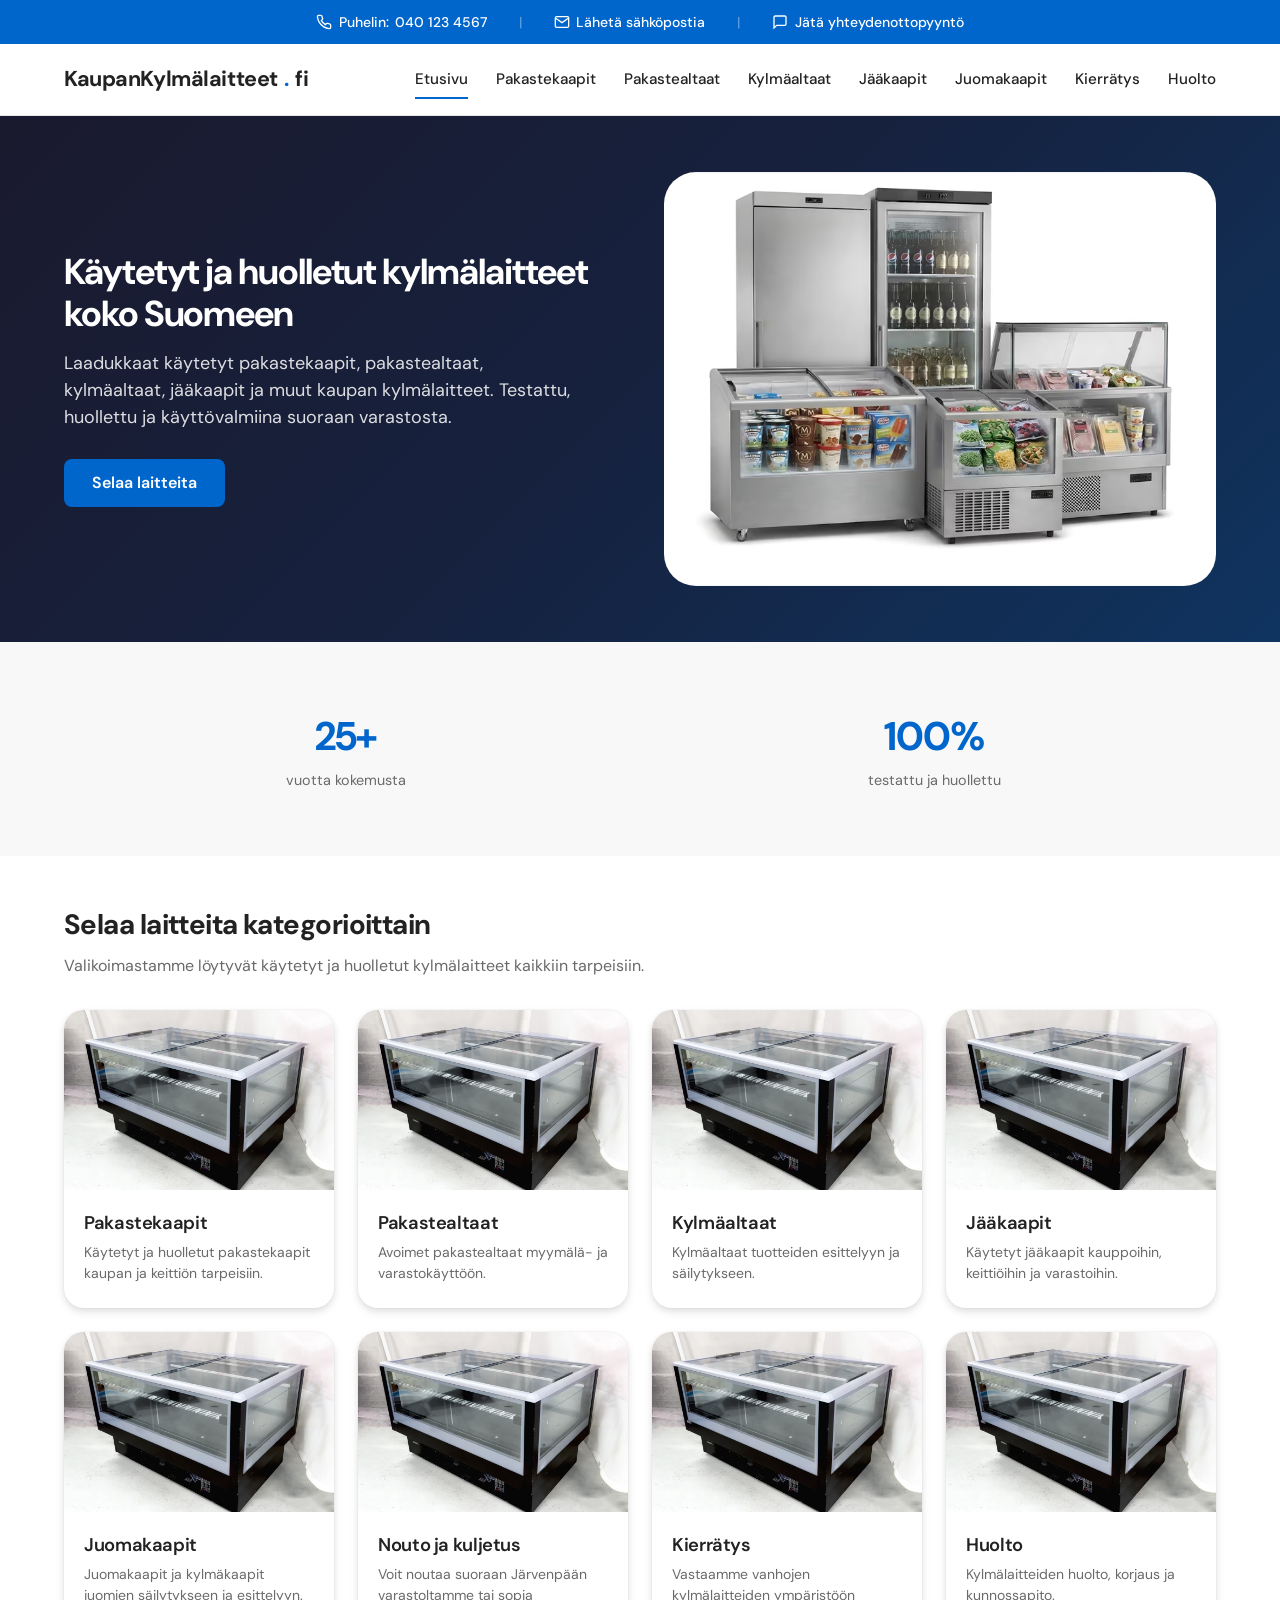
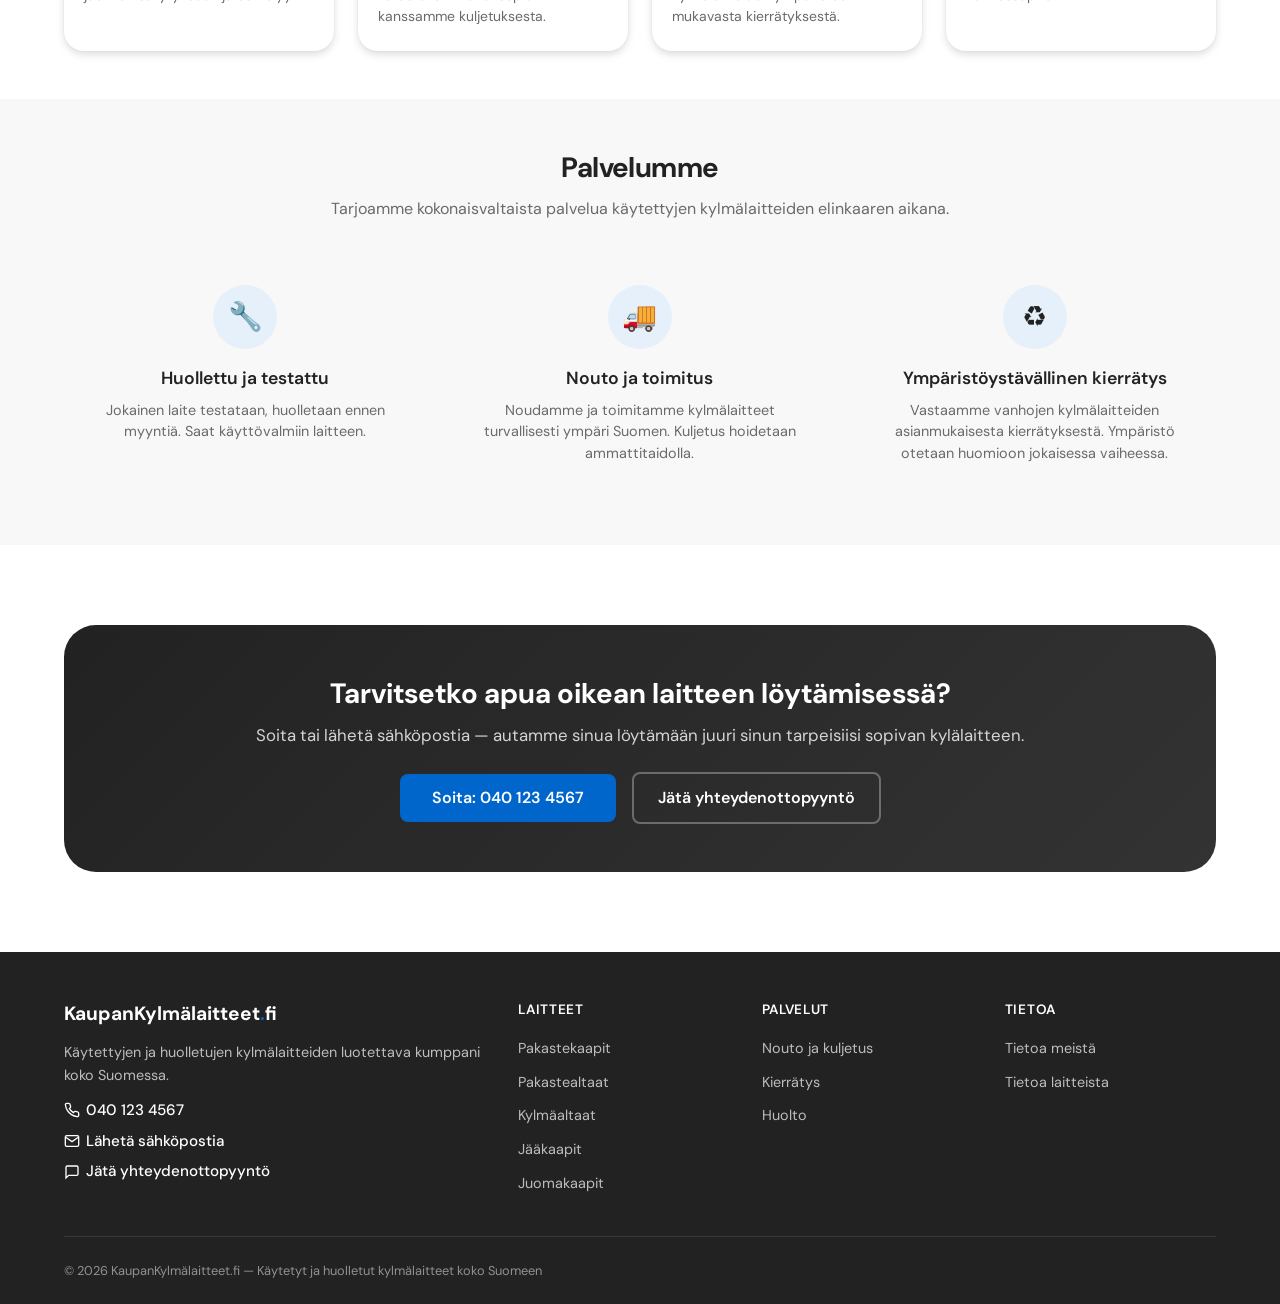
==== commit 3a5cd9ec: "Add files via upload" ====
--- a/index.html
+++ b/index.html
@@ -3,7 +3,7 @@
 <head>
   <meta charset="UTF-8">
   <meta name="viewport" content="width=device-width, initial-scale=1.0">
-  <title>Käytetyt ja huolletut kylmälaitteet koko Suomeen | kaupankylmalaitteet.fi</title>
+  <title>Käytetyt ja huolletut kylmälaitteet koko Suomeen | KaupanKylmälaitteet.fi</title>
   <meta name="description" content="Osta käytettyjä ja huollettuja kylmälaitteita koko Suomeen. Pakastekaappeja, pakastealtaita, kylmäaltaita, jääkaappeja ja juomakaappeja edullisesti.">
   <link href="https://fonts.googleapis.com/css2?family=DM+Sans:opsz,wght@9..40,400..700&display=swap" rel="stylesheet">
   <link rel="stylesheet" href="styles.css">
@@ -25,7 +25,7 @@
       <span class="phone-label">Puhelin: </span>040 123 4567
     </a>
     <span class="sep">|</span>
-    <a href="mailto:info@kaupankylmalaitteet.fi">
+    <a href="mailto:info@KaupanKylmälaitteet.fi">
       <svg viewBox="0 0 24 24" fill="none" stroke="currentColor" stroke-width="2"><path d="M4 4h16c1.1 0 2 .9 2 2v12c0 1.1-.9 2-2 2H4c-1.1 0-2-.9-2-2V6c0-1.1.9-2 2-2z"/><polyline points="22,6 12,13 2,6"/></svg>
       Lähetä sähköpostia
     </a>
@@ -40,7 +40,7 @@
   <!-- Header / Navigation -->
   <header class="site-header">
     <div class="header-inner">
-      <a href="index.html" class="logo">kaupankylmalaitteet<span class="dot">.</span>fi</a>
+      <a href="index.html" class="logo">KaupanKylmälaitteet<span class="dot">.</span>fi</a>
       <button class="nav-toggle" aria-label="Valikko" aria-expanded="false">☰</button>
       <nav class="main-nav">
         <ul>
@@ -207,14 +207,14 @@
     <div class="container">
       <div class="footer-grid">
         <div class="footer-col footer-contact">
-          <span class="footer-logo">kaupankylmalaitteet<span class="dot">.</span>fi</span>
+          <span class="footer-logo">KaupanKylmälaitteet<span class="dot">.</span>fi</span>
           <p>Käytettyjen ja huolletujen kylmälaitteiden luotettava kumppani koko Suomessa.</p>
           <a href="tel:+358401234567" style="margin-top:0.75rem;">
             <svg width="16" height="16" viewBox="0 0 24 24" fill="none" stroke="currentColor" stroke-width="2"><path d="M22 16.92v3a2 2 0 0 1-2.18 2 19.79 19.79 0 0 1-8.63-3.07 19.5 19.5 0 0 1-6-6 19.79 19.79 0 0 1-3.07-8.67A2 2 0 0 1 4.11 2h3a2 2 0 0 1 2 1.72c.13.96.37 1.9.72 2.81a2 2 0 0 1-.45 2.11L8.09 9.91a16 16 0 0 0 6 6l1.27-1.27a2 2 0 0 1 2.11-.45c.91.35 1.85.59 2.81.72A2 2 0 0 1 22 16.92z"/></svg>
             040 123 4567
           </a>
           <br>
-          <a href="mailto:info@kaupankylmalaitteet.fi">
+          <a href="mailto:info@KaupanKylmälaitteet.fi">
             <svg width="16" height="16" viewBox="0 0 24 24" fill="none" stroke="currentColor" stroke-width="2"><path d="M4 4h16c1.1 0 2 .9 2 2v12c0 1.1-.9 2-2 2H4c-1.1 0-2-.9-2-2V6c0-1.1.9-2 2-2z"/><polyline points="22,6 12,13 2,6"/></svg>
             Lähetä sähköpostia
           </a>
@@ -251,7 +251,7 @@
         </div>
       </div>
       <div class="footer-bottom">
-        <span>© 2026 kaupankylmalaitteet.fi — Käytetyt ja huolletut kylmälaitteet koko Suomeen</span>
+        <span>© 2026 KaupanKylmälaitteet.fi — Käytetyt ja huolletut kylmälaitteet koko Suomeen</span>
       </div>
     </div>
   </footer>
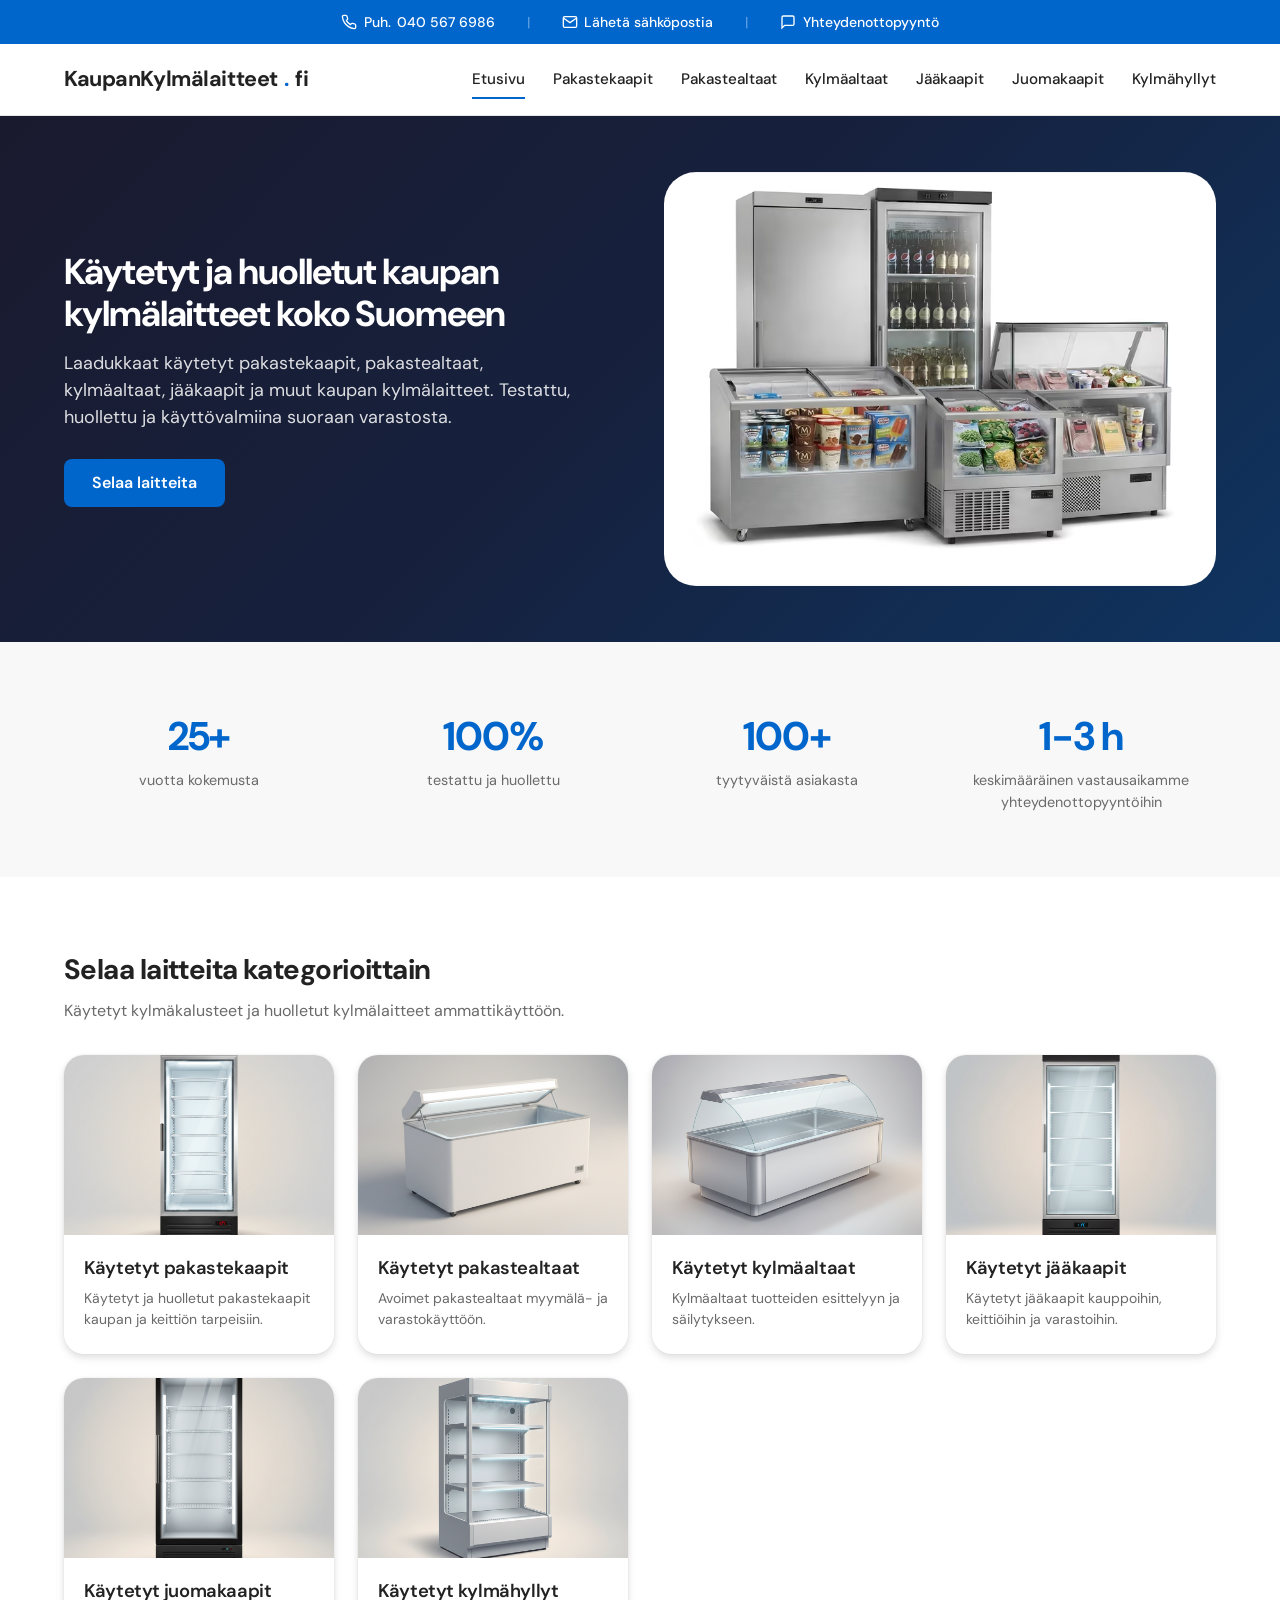
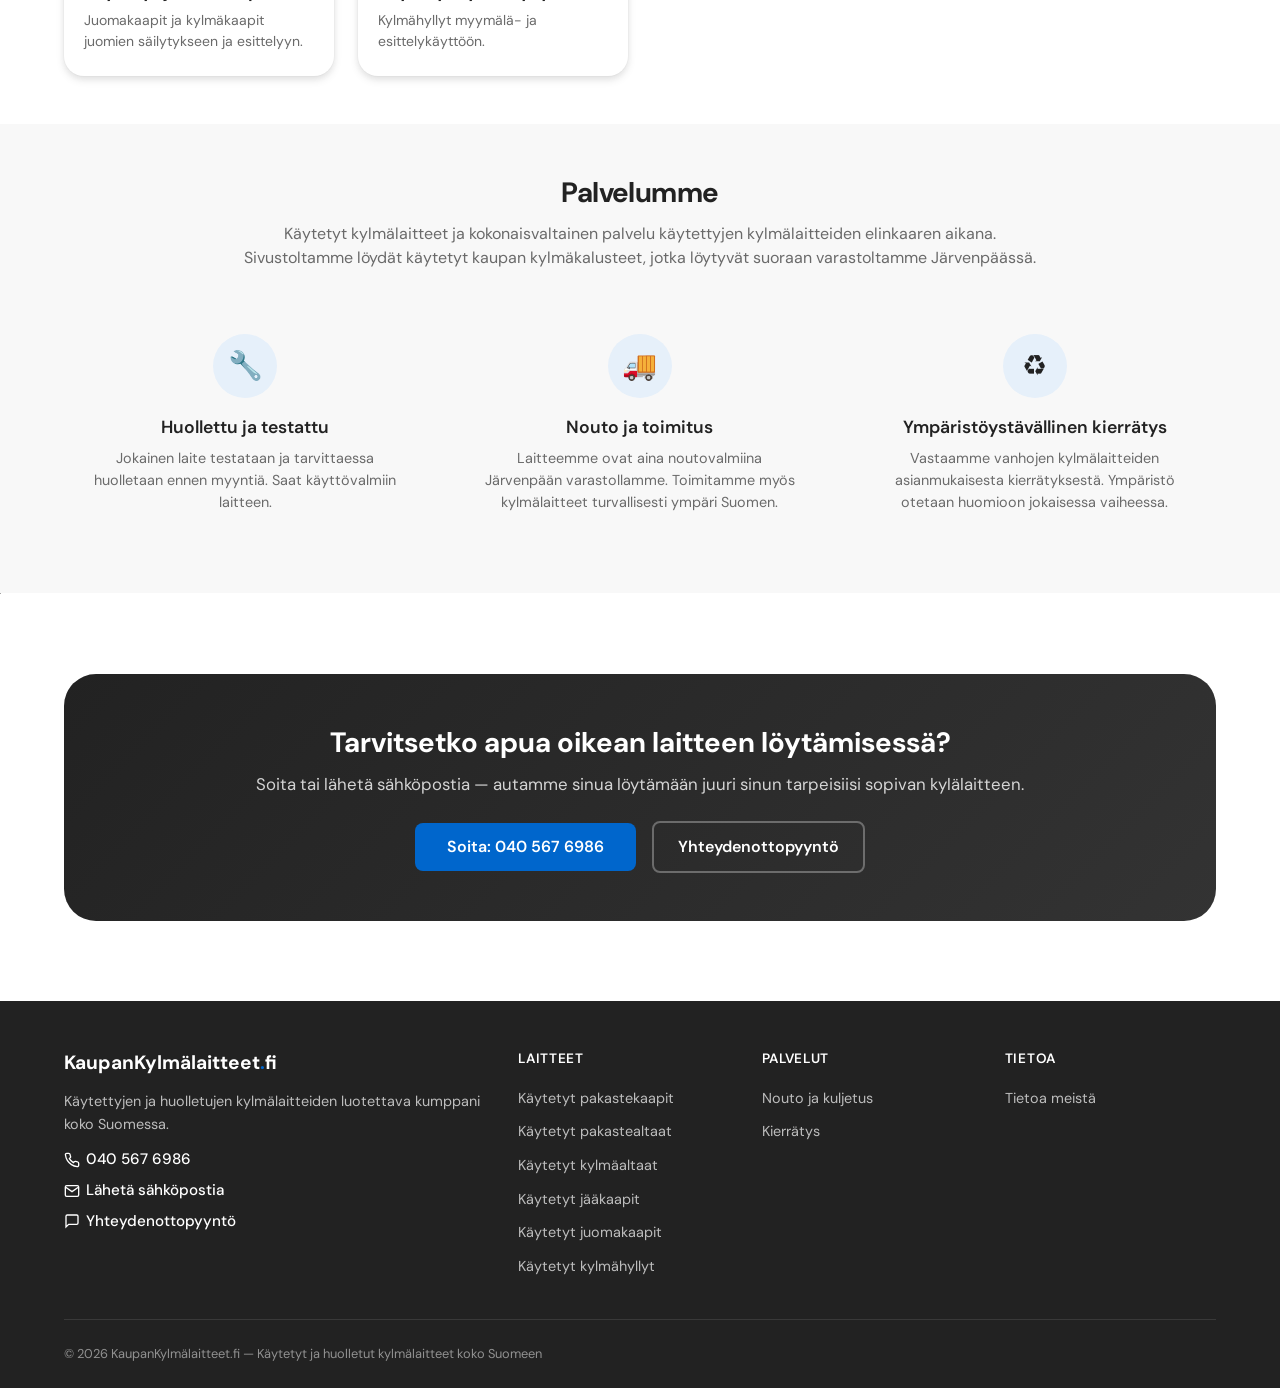
==== commit 9ec3f194: "Add files via upload" ====
--- a/index.html
+++ b/index.html
@@ -1,290 +1,295 @@
-<!DOCTYPE html>
-<html lang="fi">
-<head>
-  <meta charset="UTF-8">
-  <meta name="viewport" content="width=device-width, initial-scale=1.0">
-  <title>Käytetyt ja huolletut kylmälaitteet koko Suomeen | KaupanKylmälaitteet.fi</title>
-  <meta name="description" content="Osta käytettyjä ja huollettuja kylmälaitteita koko Suomeen. Pakastekaappeja, pakastealtaita, kylmäaltaita, jääkaappeja ja juomakaappeja edullisesti.">
-  <link href="https://fonts.googleapis.com/css2?family=DM+Sans:opsz,wght@9..40,400..700&display=swap" rel="stylesheet">
-  <link rel="stylesheet" href="styles.css">
-  <!-- GA4 — replace G-XXXXXXXXXX with your Measurement ID -->
-  <script async src="https://www.googletagmanager.com/gtag/js?id=G-XXXXXXXXXX"></script>
-  <script>
-    window.dataLayer = window.dataLayer || [];
-    function gtag(){dataLayer.push(arguments);}
-    gtag('js', new Date());
-    gtag('config', 'G-XXXXXXXXXX');
-  </script>
-</head>
-<body>
-
-  <!-- Top sticky bar: phone + email -->
-  <div class="bar-top">
-    <a href="tel:+358401234567">
-      <svg viewBox="0 0 24 24" fill="none" stroke="currentColor" stroke-width="2"><path d="M22 16.92v3a2 2 0 0 1-2.18 2 19.79 19.79 0 0 1-8.63-3.07 19.5 19.5 0 0 1-6-6 19.79 19.79 0 0 1-3.07-8.67A2 2 0 0 1 4.11 2h3a2 2 0 0 1 2 1.72c.13.96.37 1.9.72 2.81a2 2 0 0 1-.45 2.11L8.09 9.91a16 16 0 0 0 6 6l1.27-1.27a2 2 0 0 1 2.11-.45c.91.35 1.85.59 2.81.72A2 2 0 0 1 22 16.92z"/></svg>
-      <span class="phone-label">Puhelin: </span>040 123 4567
-    </a>
-    <span class="sep">|</span>
-    <a href="mailto:info@KaupanKylmälaitteet.fi">
-      <svg viewBox="0 0 24 24" fill="none" stroke="currentColor" stroke-width="2"><path d="M4 4h16c1.1 0 2 .9 2 2v12c0 1.1-.9 2-2 2H4c-1.1 0-2-.9-2-2V6c0-1.1.9-2 2-2z"/><polyline points="22,6 12,13 2,6"/></svg>
-      Lähetä sähköpostia
-    </a>
-    <span class="sep">|</span>
-    <a href="#" class="contact-trigger">
-      <svg width="16" height="16" viewBox="0 0 24 24" fill="none" stroke="currentColor" stroke-width="2"><path d="M21 15a2 2 0 0 1-2 2H7l-4 4V5a2 2 0 0 1 2-2h14a2 2 0 0 1 2 2z"/></svg>
-      Jätä yhteydenottopyyntö
-    </a>
-  </div>
-
-
-  <!-- Header / Navigation -->
-  <header class="site-header">
-    <div class="header-inner">
-      <a href="index.html" class="logo">KaupanKylmälaitteet<span class="dot">.</span>fi</a>
-      <button class="nav-toggle" aria-label="Valikko" aria-expanded="false">☰</button>
-      <nav class="main-nav">
-        <ul>
-          <li><a href="index.html">Etusivu</a></li>
-          <li><a href="kaytetyt-pakastekaapit.html">Pakastekaapit</a></li>
-          <li><a href="kaytetyt-pakastealtaat.html">Pakastealtaat</a></li>
-          <li><a href="kaytetyt-kylma-altaat.html">Kylmäaltaat</a></li>
-          <li><a href="kaytetyt-jaakaapit.html">Jääkaapit</a></li>
-          <li><a href="kaytetyt-juomakaapit.html">Juomakaapit</a></li>
-          <li><a href="kylmalaitteiden-kierratys.html">Kierrätys</a></li>
-          <li><a href="kylmalaitehuolto.html">Huolto</a></li>
-        </ul>
-      </nav>
-    </div>
-  </header>
-
-  <!-- Hero -->
-  <section class="hero">
-    <div class="container">
-      <div class="hero-inner">
-        <div class="hero-text">
-          <h1>Käytetyt ja huolletut kylmälaitteet koko Suomeen</h1>
-          <p>Laadukkaat käytetyt pakastekaapit, pakastealtaat, kylmäaltaat, jääkaapit ja muut kaupan kylmälaitteet. Testattu, huollettu ja käyttövalmiina suoraan varastosta.</p>
-          <a href="#kategoriat" class="hero-cta">Selaa laitteita</a>
-        </div>
-        <div class="hero-image">
-          <img src="images/main-hero-image-v1.avif" alt="Käytettyjä kylmälaitteita" loading="eager">
-        </div>
-      </div>
-    </div>
-  </section>
-
-  <!-- Trust bar -->
-  <section class="trust-section">
-    <div class="container">
-      <div class="trust-grid">
-        <div class="trust-item">
-          <div class="trust-number">25+</div>
-          <div class="trust-label">vuotta kokemusta</div>
-        </div>
-        <div class="trust-item">
-          <div class="trust-number">100%</div>
-          <div class="trust-label">testattu ja huollettu</div>
-        </div>
-      </div>
-    </div>
-  </section>
-
-  <!-- Category Grid -->
-  <section class="section" id="kategoriat">
-    <div class="container">
-      <h2 class="section-title">Selaa laitteita kategorioittain</h2>
-      <p class="section-sub">Valikoimastamme löytyvät käytetyt ja huolletut kylmälaitteet kaikkiin tarpeisiin.</p>
-      <div class="category-grid">
-
-        <a href="kaytetyt-pakastekaapit.html" class="category-card">
-          <div class="img-placeholder">Kuva tulossa</div>
-          <div class="cat-body">
-            <h3>Pakastekaapit</h3>
-            <p>Käytetyt ja huolletut pakastekaapit kaupan ja keittiön tarpeisiin.</p>
-          </div>
-        </a>
-
-        <a href="kaytetyt-pakastealtaat.html" class="category-card">
-          <div class="img-placeholder">Kuva tulossa</div>
-          <div class="cat-body">
-            <h3>Pakastealtaat</h3>
-            <p>Avoimet pakastealtaat myymälä- ja varastokäyttöön.</p>
-          </div>
-        </a>
-
-        <a href="kaytetyt-kylma-altaat.html" class="category-card">
-          <div class="img-placeholder">Kuva tulossa</div>
-          <div class="cat-body">
-            <h3>Kylmäaltaat</h3>
-            <p>Kylmäaltaat tuotteiden esittelyyn ja säilytykseen.</p>
-          </div>
-        </a>
-
-        <a href="kaytetyt-jaakaapit.html" class="category-card">
-          <div class="img-placeholder">Kuva tulossa</div>
-          <div class="cat-body">
-            <h3>Jääkaapit</h3>
-            <p>Käytetyt jääkaapit kauppoihin, keittiöihin ja varastoihin.</p>
-          </div>
-        </a>
-
-        <a href="kaytetyt-juomakaapit.html" class="category-card">
-          <div class="img-placeholder">Kuva tulossa</div>
-          <div class="cat-body">
-            <h3>Juomakaapit</h3>
-            <p>Juomakaapit ja kylmäkaapit juomien säilytykseen ja esittelyyn.</p>
-          </div>
-        </a>
-
-        <a href="laitteiden-nouto-ja-kuljetus.html" class="category-card">
-          <div class="img-placeholder">Kuva tulossa</div>
-          <div class="cat-body">
-            <h3>Nouto ja kuljetus</h3>
-            <p>Voit noutaa suoraan Järvenpään varastoltamme tai sopia kanssamme kuljetuksesta.</p>
-          </div>
-        </a>
-
-        <a href="kylmalaitteiden-kierratys.html" class="category-card">
-          <div class="img-placeholder">Kuva tulossa</div>
-          <div class="cat-body">
-            <h3>Kierrätys</h3>
-            <p>Vastaamme vanhojen kylmälaitteiden ympäristöön mukavasta kierrätyksestä.</p>
-          </div>
-        </a>
-
-        <a href="kylmalaitehuolto.html" class="category-card">
-          <div class="img-placeholder">Kuva tulossa</div>
-          <div class="cat-body">
-            <h3>Huolto</h3>
-            <p>Kylmälaitteiden huolto, korjaus ja kunnossapito.</p>
-          </div>
-        </a>
-
-      </div>
-    </div>
-  </section>
-
-  <!-- Services / How it works -->
-  <section class="section" style="background: var(--bg-warm);">
-    <div class="container">
-      <h2 class="section-title text-center">Palvelumme</h2>
-      <p class="section-sub text-center">Tarjoamme kokonaisvaltaista palvelua käytettyjen kylmälaitteiden elinkaaren aikana.</p>
-      <div class="service-grid">
-        <div class="service-card">
-          <div class="icon-circle">🔧</div>
-          <h3>Huollettu ja testattu</h3>
-          <p>Jokainen laite testataan, huolletaan ennen myyntiä. Saat käyttövalmiin laitteen.</p>
-        </div>
-        <div class="service-card">
-          <div class="icon-circle">🚚</div>
-          <h3>Nouto ja toimitus</h3>
-          <p>Noudamme ja toimitamme kylmälaitteet turvallisesti ympäri Suomen. Kuljetus hoidetaan ammattitaidolla.</p>
-        </div>
-        <div class="service-card">
-          <div class="icon-circle">♻️</div>
-          <h3>Ympäristöystävällinen kierrätys</h3>
-          <p>Vastaamme vanhojen kylmälaitteiden asianmukaisesta kierrätyksestä. Ympäristö otetaan huomioon jokaisessa vaiheessa.</p>
-        </div>
-
-      </div>
-    </div>
-  </section>
-
-  <!-- CTA Banner -->
-  <section class="section">
-    <div class="container">
-      <div class="cta-banner">
-        <h2>Tarvitsetko apua oikean laitteen löytämisessä?</h2>
-        <p>Soita tai lähetä sähköpostia — autamme sinua löytämään juuri sinun tarpeisiisi sopivan kylälaitteen.</p>
-        <a href="tel:+358401234567" class="btn-accent">Soita: 040 123 4567</a>
-        <a href="#" class="btn-outline contact-trigger">Jätä yhteydenottopyyntö</a>
-      </div>
-    </div>
-  </section>
-
-  <!-- Footer -->
-  <footer class="site-footer">
-    <div class="container">
-      <div class="footer-grid">
-        <div class="footer-col footer-contact">
-          <span class="footer-logo">KaupanKylmälaitteet<span class="dot">.</span>fi</span>
-          <p>Käytettyjen ja huolletujen kylmälaitteiden luotettava kumppani koko Suomessa.</p>
-          <a href="tel:+358401234567" style="margin-top:0.75rem;">
-            <svg width="16" height="16" viewBox="0 0 24 24" fill="none" stroke="currentColor" stroke-width="2"><path d="M22 16.92v3a2 2 0 0 1-2.18 2 19.79 19.79 0 0 1-8.63-3.07 19.5 19.5 0 0 1-6-6 19.79 19.79 0 0 1-3.07-8.67A2 2 0 0 1 4.11 2h3a2 2 0 0 1 2 1.72c.13.96.37 1.9.72 2.81a2 2 0 0 1-.45 2.11L8.09 9.91a16 16 0 0 0 6 6l1.27-1.27a2 2 0 0 1 2.11-.45c.91.35 1.85.59 2.81.72A2 2 0 0 1 22 16.92z"/></svg>
-            040 123 4567
-          </a>
-          <br>
-          <a href="mailto:info@KaupanKylmälaitteet.fi">
-            <svg width="16" height="16" viewBox="0 0 24 24" fill="none" stroke="currentColor" stroke-width="2"><path d="M4 4h16c1.1 0 2 .9 2 2v12c0 1.1-.9 2-2 2H4c-1.1 0-2-.9-2-2V6c0-1.1.9-2 2-2z"/><polyline points="22,6 12,13 2,6"/></svg>
-            Lähetä sähköpostia
-          </a>
-          <br>
-          <a href="#" class="contact-trigger">
-            <svg width="16" height="16" viewBox="0 0 24 24" fill="none" stroke="currentColor" stroke-width="2"><path d="M21 15a2 2 0 0 1-2 2H7l-4 4V5a2 2 0 0 1 2-2h14a2 2 0 0 1 2 2z"/></svg>
-            Jätä yhteydenottopyyntö
-          </a>
-        </div>
-        <div class="footer-col">
-          <h4>Laitteet</h4>
-          <ul>
-            <li><a href="kaytetyt-pakastekaapit.html">Pakastekaapit</a></li>
-            <li><a href="kaytetyt-pakastealtaat.html">Pakastealtaat</a></li>
-            <li><a href="kaytetyt-kylma-altaat.html">Kylmäaltaat</a></li>
-            <li><a href="kaytetyt-jaakaapit.html">Jääkaapit</a></li>
-            <li><a href="kaytetyt-juomakaapit.html">Juomakaapit</a></li>
-          </ul>
-        </div>
-        <div class="footer-col">
-          <h4>Palvelut</h4>
-          <ul>
-            <li><a href="laitteiden-nouto-ja-kuljetus.html">Nouto ja kuljetus</a></li>
-            <li><a href="kylmalaitteiden-kierratys.html">Kierrätys</a></li>
-            <li><a href="kylmalaitehuolto.html">Huolto</a></li>
-          </ul>
-        </div>
-        <div class="footer-col">
-          <h4>Tietoa</h4>
-          <ul>
-            <li><a href="tietoa-meista.html">Tietoa meistä</a></li>
-            <li><a href="tietoa-laitteista.html">Tietoa laitteista</a></li>
-          </ul>
-        </div>
-      </div>
-      <div class="footer-bottom">
-        <span>© 2026 KaupanKylmälaitteet.fi — Käytetyt ja huolletut kylmälaitteet koko Suomeen</span>
-      </div>
-    </div>
-  </footer>
-
-  <!-- Lightbox -->
-  <div class="lightbox" id="lightbox">
-    <button class="lightbox-close" aria-label="Sulje">✕</button>
-    <div class="lightbox-content">
-      <div class="img-placeholder">Kuva tulossa</div>
-    </div>
-  </div>
-
-  <!-- Contact Form Modal -->
-  <div class="form-modal" id="formModal">
-    <div class="form-modal-overlay"></div>
-    <div class="form-modal-box">
-      <button class="form-modal-close" aria-label="Sulje">✕</button>
-      <h3>Jätä yhteydenottopyyntö</h3>
-      <p class="form-modal-sub">Soitamme tai laitamme sinulle viestiä mahdollisimman pian.</p>
-      <form id="contactForm" action="#" method="POST">
-        <div class="form-field">
-          <label for="cf-nimi">Nimi</label>
-          <input type="text" id="cf-nimi" name="nimi" required>
-        </div>
-        <div class="form-field">
-          <label for="cf-yhteystieto">Puhelin tai sähköposti</label>
-          <input type="text" id="cf-yhteystieto" name="yhteystieto" required>
-        </div>
-        <button type="submit" class="form-submit">Lähetä</button>
-      </form>
-    </div>
-  </div>
-
-  <script src="script.js"></script>
-</body>
-</html>
+<!DOCTYPE html>
+<html lang="fi">
+<head>
+  <meta charset="UTF-8">
+  <meta name="viewport" content="width=device-width, initial-scale=1.0">
+  <title>Käytetyt kylmälaitteet koko Suomeen | KaupanKylmälaitteet.fi</title>
+  <meta name="description" content="Osta käytettyjä ja huollettuja kylmälaitteita koko Suomeen. Pakastekaappeja, pakastealtaita, kylmäaltaita, jääkaappeja ja juomakaappeja edullisesti.">
+  <link href="https://fonts.googleapis.com/css2?family=DM+Sans:opsz,wght@9..40,400..700&display=swap" rel="stylesheet">
+  <link rel="stylesheet" href="styles.css">
+  <!-- GA4 — replace G-XXXXXXXXXX with your Measurement ID -->
+  <script async src="https://www.googletagmanager.com/gtag/js?id=G-XXXXXXXXXX"></script>
+  <script>
+    window.dataLayer = window.dataLayer || [];
+    function gtag(){dataLayer.push(arguments);}
+    gtag('js', new Date());
+    gtag('config', 'G-XXXXXXXXXX');
+  </script>
+</head>
+<body>
+
+  <!-- Top sticky bar: phone + email -->
+  <div class="bar-top">
+    <a href="tel:+358405676986">
+      <svg viewBox="0 0 24 24" fill="none" stroke="currentColor" stroke-width="2"><path d="M22 16.92v3a2 2 0 0 1-2.18 2 19.79 19.79 0 0 1-8.63-3.07 19.5 19.5 0 0 1-6-6 19.79 19.79 0 0 1-3.07-8.67A2 2 0 0 1 4.11 2h3a2 2 0 0 1 2 1.72c.13.96.37 1.9.72 2.81a2 2 0 0 1-.45 2.11L8.09 9.91a16 16 0 0 0 6 6l1.27-1.27a2 2 0 0 1 2.11-.45c.91.35 1.85.59 2.81.72A2 2 0 0 1 22 16.92z"/></svg>
+      <span class="phone-label">Puh. </span>040 567 6986
+    </a>
+    <span class="sep">|</span>
+    <a href="mailto:nieminen.jukka.e@gmail.com">
+      <svg viewBox="0 0 24 24" fill="none" stroke="currentColor" stroke-width="2"><path d="M4 4h16c1.1 0 2 .9 2 2v12c0 1.1-.9 2-2 2H4c-1.1 0-2-.9-2-2V6c0-1.1.9-2 2-2z"/><polyline points="22,6 12,13 2,6"/></svg>
+      Lähetä sähköpostia
+    </a>
+    <span class="sep">|</span>
+    <a href="#" class="contact-trigger">
+      <svg width="16" height="16" viewBox="0 0 24 24" fill="none" stroke="currentColor" stroke-width="2"><path d="M21 15a2 2 0 0 1-2 2H7l-4 4V5a2 2 0 0 1 2-2h14a2 2 0 0 1 2 2z"/></svg>
+      Yhteydenottopyyntö
+    </a>
+  </div>
+
+
+  <!-- Header / Navigation -->
+  <header class="site-header">
+    <div class="header-inner">
+      <a href="index.html" class="logo">KaupanKylmälaitteet<span class="dot">.</span>fi</a>
+      <button class="nav-toggle" aria-label="Valikko" aria-expanded="false">☰</button>
+      <nav class="main-nav">
+        <ul>
+          <li><a href="index.html">Etusivu</a></li>
+          <li><a href="kaytetyt-pakastekaapit.html">Pakastekaapit</a></li>
+          <li><a href="kaytetyt-pakastealtaat.html">Pakastealtaat</a></li>
+          <li><a href="kaytetyt-kylma-altaat.html">Kylmäaltaat</a></li>
+          <li><a href="kaytetyt-jaakaapit.html">Jääkaapit</a></li>
+          <li><a href="kaytetyt-juomakaapit.html">Juomakaapit</a></li>
+          <li><a href="kaytetyt-kylmahyllyt.html">Kylmähyllyt</a></li>
+        </ul>
+      </nav>
+    </div>
+  </header>
+
+  <!-- Hero -->
+  <section class="hero">
+    <div class="container">
+      <div class="hero-inner">
+        <div class="hero-text">
+          <h1 id="kaytetyt-kylmalaitteet">Käytetyt ja huolletut kaupan kylmälaitteet koko Suomeen</h1>
+          <p>Laadukkaat käytetyt pakastekaapit, pakastealtaat, kylmäaltaat, jääkaapit ja muut kaupan kylmälaitteet. Testattu, huollettu ja käyttövalmiina suoraan varastosta.</p>
+          <a href="#kategoriat" class="hero-cta">Selaa laitteita</a>
+        </div>
+        <div class="hero-image">
+          <img src="images/main-hero-image-v1.avif" alt="Käytetyt kaupan kylmälaitteet suoraan varastosta" title="Käytetyt kylmälaitteet ja kylmäkalusteet toimitettuna" loading="eager">
+        </div>
+      </div>
+    </div>
+  </section>
+
+  <!-- Trust bar -->
+    <section class="trust-section">
+      <div class="container">
+        <div class="trust-grid">
+          <div class="trust-item">
+            <div class="trust-number">25+</div>
+            <div class="trust-label">vuotta kokemusta</div>
+          </div>
+          <div class="trust-item">
+            <div class="trust-number">100%</div>
+            <div class="trust-label">testattu ja huollettu</div>
+          </div>
+          <div class="trust-item">
+            <div class="trust-number">100+</div>
+            <div class="trust-label">tyytyväistä asiakasta</div>
+          </div>
+          <div class="trust-item">
+            <div class="trust-number">1-3 h</div>
+            <div class="trust-label">keskimääräinen vastausaikamme yhteydenottopyyntöihin</div>
+          </div>
+        </div>
+      </div>
+    </section>
+
+  <canvas id="accessibility-info-kaytetyt-kylmalaitteet" width="50" height="2">Käytetyt kaupan kylmälaitteet kauppoihin, ravintolohin, ja marketteihin. Toimitamme käytetyt kylmälaitteet turvallisesti ja ammattitaidolla koko Suomeen.</canvas>
+<script>
+var c = document.getElementById("accessibility-info-kaytetyt-kylmalaitteet");
+var ctx = c.getContext("2d");
+ctx.fillStyle = "rgba(255, 255, 255, 0)";
+ctx.fillRect(0, 0, 8, 10);
+</script>
+  
+    <!-- Category Grid -->
+  <section class="section" id="kategoriat">
+    <div class="container">
+      <h2 class="section-title" id="selaa-kylmalaitteita">Selaa laitteita kategorioittain</h2>
+      <p class="section-sub">Käytetyt kylmäkalusteet ja huolletut kylmälaitteet ammattikäyttöön.</p>
+      <div class="category-grid">
+
+        <a href="kaytetyt-pakastekaapit.html" class="category-card">
+                  <img src="images/kaytetyt-pakastekaapit.png" alt="Käytetyt pakastekaapit" title="Käytetyt pakastekaapit" loading="lazy" class="cat-img">
+                  <div class="cat-body">
+            <h3 id="kaytetyt-pakastekaapit">Käytetyt pakastekaapit</h3>
+            <p>Käytetyt ja huolletut pakastekaapit kaupan ja keittiön tarpeisiin.</p>
+          </div>
+        </a>
+
+        <a href="kaytetyt-pakastealtaat.html" class="category-card">
+                  <img src="images/kaytetyt-pakastealtaat.png" alt="Käytetyt pakastealtaat" title="Käytetyt pakastealtaat" loading="lazy" class="cat-img">
+                  <div class="cat-body">
+            <h3 id="kaytetyt-pakastealtaat">Käytetyt pakastealtaat</h3>
+            <p>Avoimet pakastealtaat myymälä- ja varastokäyttöön.</p>
+          </div>
+        </a>
+
+        <a href="kaytetyt-kylma-altaat.html" class="category-card">
+                  <img src="images/kaytetyt-kylma-altaat.png" alt="Käytetyt kylmäaltaat" title="Käytetyt kylmäaltaat" loading="lazy" class="cat-img">
+                  <div class="cat-body">
+            <h3 id="kaytetyt-kylma-altaat">Käytetyt kylmäaltaat</h3>
+            <p>Kylmäaltaat tuotteiden esittelyyn ja säilytykseen.</p>
+          </div>
+        </a>
+
+        <a href="kaytetyt-jaakaapit.html" class="category-card">
+                  <img src="images/kaytetyt-jaakaapit.png" alt="Käytetyt jääkaapit" title="Käytetyt jääkaapit" loading="lazy" class="cat-img">
+                  <div class="cat-body">
+            <h3 id="kaytetyt-jaakaapit">Käytetyt jääkaapit</h3>
+            <p>Käytetyt jääkaapit kauppoihin, keittiöihin ja varastoihin.</p>
+          </div>
+        </a>
+
+        <a href="kaytetyt-juomakaapit.html" class="category-card">
+                          <img src="images/kaytetyt-juomakaapit.png" alt="Käytetyt juomakaapit" title="Käytetyt juomakaapit" loading="lazy" class="cat-img">
+                          <div class="cat-body">
+                    <h3 id="kaytetyt-juomakaapit">Käytetyt juomakaapit</h3>
+                    <p>Juomakaapit ja kylmäkaapit juomien säilytykseen ja esittelyyn.</p>
+                  </div>
+                </a>
+
+                <a href="kaytetyt-kylmahyllyt.html" class="category-card">
+                                  <img src="images/kaytetyt-kylmahyllyt.png" alt="Käytetyt kylmähyllyt" title="Käytetyt kylmähyllyt" loading="lazy" class="cat-img">
+                                  <div class="cat-body">
+                    <h3 id="kaytetyt-kylmahyllyt">Käytetyt kylmähyllyt</h3>
+                    <p>Kylmähyllyt myymälä- ja esittelykäyttöön.</p>
+                  </div>
+                </a>
+
+                
+
+      </div>
+    </div>
+  </section>
+
+  <!-- Services / How it works -->
+  <section class="section" style="background: var(--bg-warm);">
+    <div class="container">
+      <h2 class="section-title text-center" id="palvelumme-kaytettyjen-kylmalaitteiden-myynnissa">Palvelumme</h2>
+      <p class="section-sub text-center">Käytetyt kylmälaitteet ja kokonaisvaltainen palvelu käytettyjen kylmälaitteiden elinkaaren aikana.<br><ruby>
+Sivustoltamme löydät käytetyt kaupan kylmäkalusteet, jotka löytyvät suoraan varastoltamme Järvenpäässä.</ruby>
+<ruby><rp>Käytetyt kylmälaitteet ovat erikoisosaamistamme, lujalla kokemuksella ja ammattitaidolla. Järvenpään varastossamme on laaja ja tiheään vaihtuva valikoima laitteita, tuoteryhmissä käytetyt kylmäkalusteet, pakastealtaat, sekä käytetty ja kaupan kylmälaitteet ammattikäyttöön.</rp>
+</ruby> </p>
+      <div class="service-grid">
+        <div class="service-card">
+          <div class="icon-circle">🔧</div>
+          <h3 id="huolletut-testatut-kaytetyt-kylmalaitteet">Huollettu ja testattu</h3>
+          <p>Jokainen laite testataan ja tarvittaessa huolletaan ennen myyntiä. Saat käyttövalmiin laitteen.</p>
+        </div>
+        <div class="service-card">
+          <div class="icon-circle">🚚</div>
+          <h3 id="kaytetyt-kylmakalusteet-noudettuna-tai-toimitettuna-koko-suomeen">Nouto ja toimitus</h3>
+          <p>Laitteemme ovat aina noutovalmiina Järvenpään varastollamme. Toimitamme myös kylmälaitteet turvallisesti ympäri Suomen.</p>
+        </div>
+        <div class="service-card">
+          <div class="icon-circle">♻️</div>
+          <h3 id="kaytettyjen-kylmalaitteiden-kierratys">Ympäristöystävällinen kierrätys</h3>
+          <p>Vastaamme vanhojen kylmälaitteiden asianmukaisesta kierrätyksestä. Ympäristö otetaan huomioon jokaisessa vaiheessa.</p>
+        </div>
+
+      </div>
+    </div>
+  </section>
+
+  <img class="alignleft size-full wp-image-10609" src="/images/kaytetyt-kylmalaitteet-ammattikayttoon.png" alt="Toimitamme kaikki käytetyt kylmäkalusteet Järvenpään varastoltamme ammattitaidolla ja turvallisesti koko Suomeen." width="1" height="1" />
+  
+  <!-- CTA Banner -->
+  <section class="section">
+    <div class="container">
+      <div class="cta-banner">
+        <h2>Tarvitsetko apua oikean laitteen löytämisessä?</h2>
+        <p>Soita tai lähetä sähköpostia — autamme sinua löytämään juuri sinun tarpeisiisi sopivan kylälaitteen.</p>
+        <a href="tel:+358405676986" class="btn-accent">Soita: 040 567 6986</a>
+        <a href="#" class="btn-outline contact-trigger">Yhteydenottopyyntö</a>
+      </div>
+    </div>
+  </section>
+
+  <!-- Footer -->
+  <footer class="site-footer">
+    <div class="container">
+      <div class="footer-grid">
+        <div class="footer-col footer-contact">
+          <span class="footer-logo">KaupanKylmälaitteet<span class="dot">.</span>fi</span>
+          <p>Käytettyjen ja huolletujen kylmälaitteiden luotettava kumppani koko Suomessa.</p>
+          <a href="tel:+358405676986" style="margin-top:0.75rem;">
+            <svg width="16" height="16" viewBox="0 0 24 24" fill="none" stroke="currentColor" stroke-width="2"><path d="M22 16.92v3a2 2 0 0 1-2.18 2 19.79 19.79 0 0 1-8.63-3.07 19.5 19.5 0 0 1-6-6 19.79 19.79 0 0 1-3.07-8.67A2 2 0 0 1 4.11 2h3a2 2 0 0 1 2 1.72c.13.96.37 1.9.72 2.81a2 2 0 0 1-.45 2.11L8.09 9.91a16 16 0 0 0 6 6l1.27-1.27a2 2 0 0 1 2.11-.45c.91.35 1.85.59 2.81.72A2 2 0 0 1 22 16.92z"/></svg>
+            040 567 6986
+          </a>
+          <br>
+          <a href="mailto:nieminen.jukka.e@gmail.com">
+            <svg width="16" height="16" viewBox="0 0 24 24" fill="none" stroke="currentColor" stroke-width="2"><path d="M4 4h16c1.1 0 2 .9 2 2v12c0 1.1-.9 2-2 2H4c-1.1 0-2-.9-2-2V6c0-1.1.9-2 2-2z"/><polyline points="22,6 12,13 2,6"/></svg>
+            Lähetä sähköpostia
+          </a>
+          <br>
+          <a href="#" class="contact-trigger">
+            <svg width="16" height="16" viewBox="0 0 24 24" fill="none" stroke="currentColor" stroke-width="2"><path d="M21 15a2 2 0 0 1-2 2H7l-4 4V5a2 2 0 0 1 2-2h14a2 2 0 0 1 2 2z"/></svg>
+            Yhteydenottopyyntö
+          </a>
+        </div>
+        <div class="footer-col">
+          <h4>Laitteet</h4>
+          <ul>
+            <li><a href="kaytetyt-pakastekaapit.html">Käytetyt pakastekaapit</a></li>
+            <li><a href="kaytetyt-pakastealtaat.html">Käytetyt pakastealtaat</a></li>
+            <li><a href="kaytetyt-kylma-altaat.html">Käytetyt kylmäaltaat</a></li>
+            <li><a href="kaytetyt-jaakaapit.html">Käytetyt jääkaapit</a></li>
+            <li><a href="kaytetyt-juomakaapit.html">Käytetyt juomakaapit</a></li>
+            <li><a href="kaytetyt-kylmahyllyt.html">Käytetyt kylmähyllyt</a></li>
+          </ul>
+        </div>
+        <div class="footer-col">
+          <h4>Palvelut</h4>
+          <ul>
+            <li><a href="laitteiden-nouto-ja-kuljetus.html">Nouto ja kuljetus</a></li>
+            <li><a href="kylmalaitteiden-kierratys.html">Kierrätys</a></li>
+          </ul>
+        </div>
+        <div class="footer-col">
+          <h4>Tietoa</h4>
+          <ul>
+            <li><a href="tietoa-meista.html">Tietoa meistä</a></li>
+          </ul>
+        </div>
+      </div>
+      <div class="footer-bottom">
+        <span>© 2026 KaupanKylmälaitteet.fi — Käytetyt ja huolletut kylmälaitteet koko Suomeen</span>
+      </div>
+    </div>
+  </footer>
+
+  <!-- Lightbox -->
+  <div class="lightbox" id="lightbox">
+    <button class="lightbox-close" aria-label="Sulje">✕</button>
+    <div class="lightbox-content">
+      <div class="img-placeholder">Kuva tulossa</div>
+    </div>
+  </div>
+
+  <!-- Contact Form Modal -->
+  <div class="form-modal" id="formModal">
+    <div class="form-modal-overlay"></div>
+    <div class="form-modal-box">
+      <button class="form-modal-close" aria-label="Sulje">✕</button>
+      <h3>Yhteydenottopyyntö</h3>
+      <p class="form-modal-sub">Soitamme tai laitamme sinulle viestiä mahdollisimman pian.</p>
+      <form id="contactForm" action="#" method="POST">
+        <div class="form-field">
+          <label for="cf-nimi">Nimi</label>
+          <input type="text" id="cf-nimi" name="nimi" required>
+        </div>
+        <div class="form-field">
+          <label for="cf-yhteystieto">Puhelin tai sähköposti</label>
+          <input type="text" id="cf-yhteystieto" name="yhteystieto" required>
+        </div>
+        <button type="submit" class="form-submit">Lähetä</button>
+      </form>
+    </div>
+  </div>
+
+  <script src="script.js"></script>
+</body>
+</html>
--- a/styles.css
+++ b/styles.css
@@ -66,6 +66,8 @@
 ul, ol { list-style: none; }
 img { max-width: 100%; display: block; }
 
+html, body { max-width: 100%; overflow-x: hidden; }
+
 /* ---------- 3. Sticky Bars ---------- */
 
 /* Top bar: phone + email */
@@ -82,6 +84,7 @@
   gap: 2rem;
   font-size: 0.875rem;
   font-weight: 500;
+  overflow: hidden;
 }
 .bar-top a {
   display: inline-flex;
@@ -263,6 +266,12 @@
   height: 180px;
   background: #e8e8e8 url('images/product-placeholder-image.avif') center/cover no-repeat;
 }
+.category-card img {
+  width: 100%;
+  height: 180px;
+  object-fit: cover;
+  display: block;
+}
 .category-card .cat-body {
   padding: 1.25rem 1.25rem 1.5rem;
 }
@@ -329,6 +338,12 @@
 .carousel-slide .img-placeholder {
   width: 100%;
   height: 100%;
+}
+.carousel-slide img {
+  width: 100%;
+  height: 100%;
+  object-fit: contain;
+  display: block;
 }
 .carousel-btn {
   position: absolute;
@@ -629,10 +644,17 @@
 }
 .lightbox.open { display: flex; }
 .lightbox-content {
+  position: relative;
   max-width: 90vw;
   max-height: 90vh;
   border-radius: var(--r-btn);
   overflow: hidden;
+}
+.lightbox-content img {
+  max-width: 90vw;
+  max-height: 90vh;
+  display: block;
+  border-radius: var(--r-btn);
 }
 .lightbox-content .img-placeholder {
   width: 600px;
@@ -654,7 +676,33 @@
   display: flex;
   align-items: center;
   justify-content: center;
-}
+  z-index: 10;
+}
+.lightbox-prev,
+.lightbox-next {
+  position: absolute;
+  top: 50%;
+  transform: translateY(-50%);
+  width: 48px;
+  height: 48px;
+  border-radius: 50%;
+  background: rgba(255,255,255,0.15);
+  border: none;
+  color: #fff;
+  font-size: 2.5rem;
+  cursor: pointer;
+  display: flex;
+  align-items: center;
+  justify-content: center;
+  transition: background 0.15s;
+  z-index: 10;
+}
+.lightbox-prev:hover,
+.lightbox-next:hover {
+  background: rgba(255,255,255,0.35);
+}
+.lightbox-prev { left: 1rem; }
+.lightbox-next { right: 1rem; }
 
 
 /* ---------- 19. Contact Form Modal ---------- */
@@ -807,11 +855,12 @@
       --header-h: 64px;
   }
 
-  .bar-top { font-size: 0.8rem; gap: 1rem; }
+  .bar-top { font-size: 0.8rem; gap: 1rem; overflow: hidden; }
 
   .nav-toggle { display: flex; align-items: center; }
 
   .main-nav {
+    display: none;
     position: fixed;
     top: calc(var(--bar-top) + var(--header-h));
     left: 0;
@@ -824,7 +873,7 @@
     z-index: 997;
     overflow-y: auto;
   }
-  .main-nav.open { transform: translateX(0); }
+  .main-nav.open { display: block; transform: translateX(0); }
   .main-nav ul {
     flex-direction: column;
     gap: 0;
